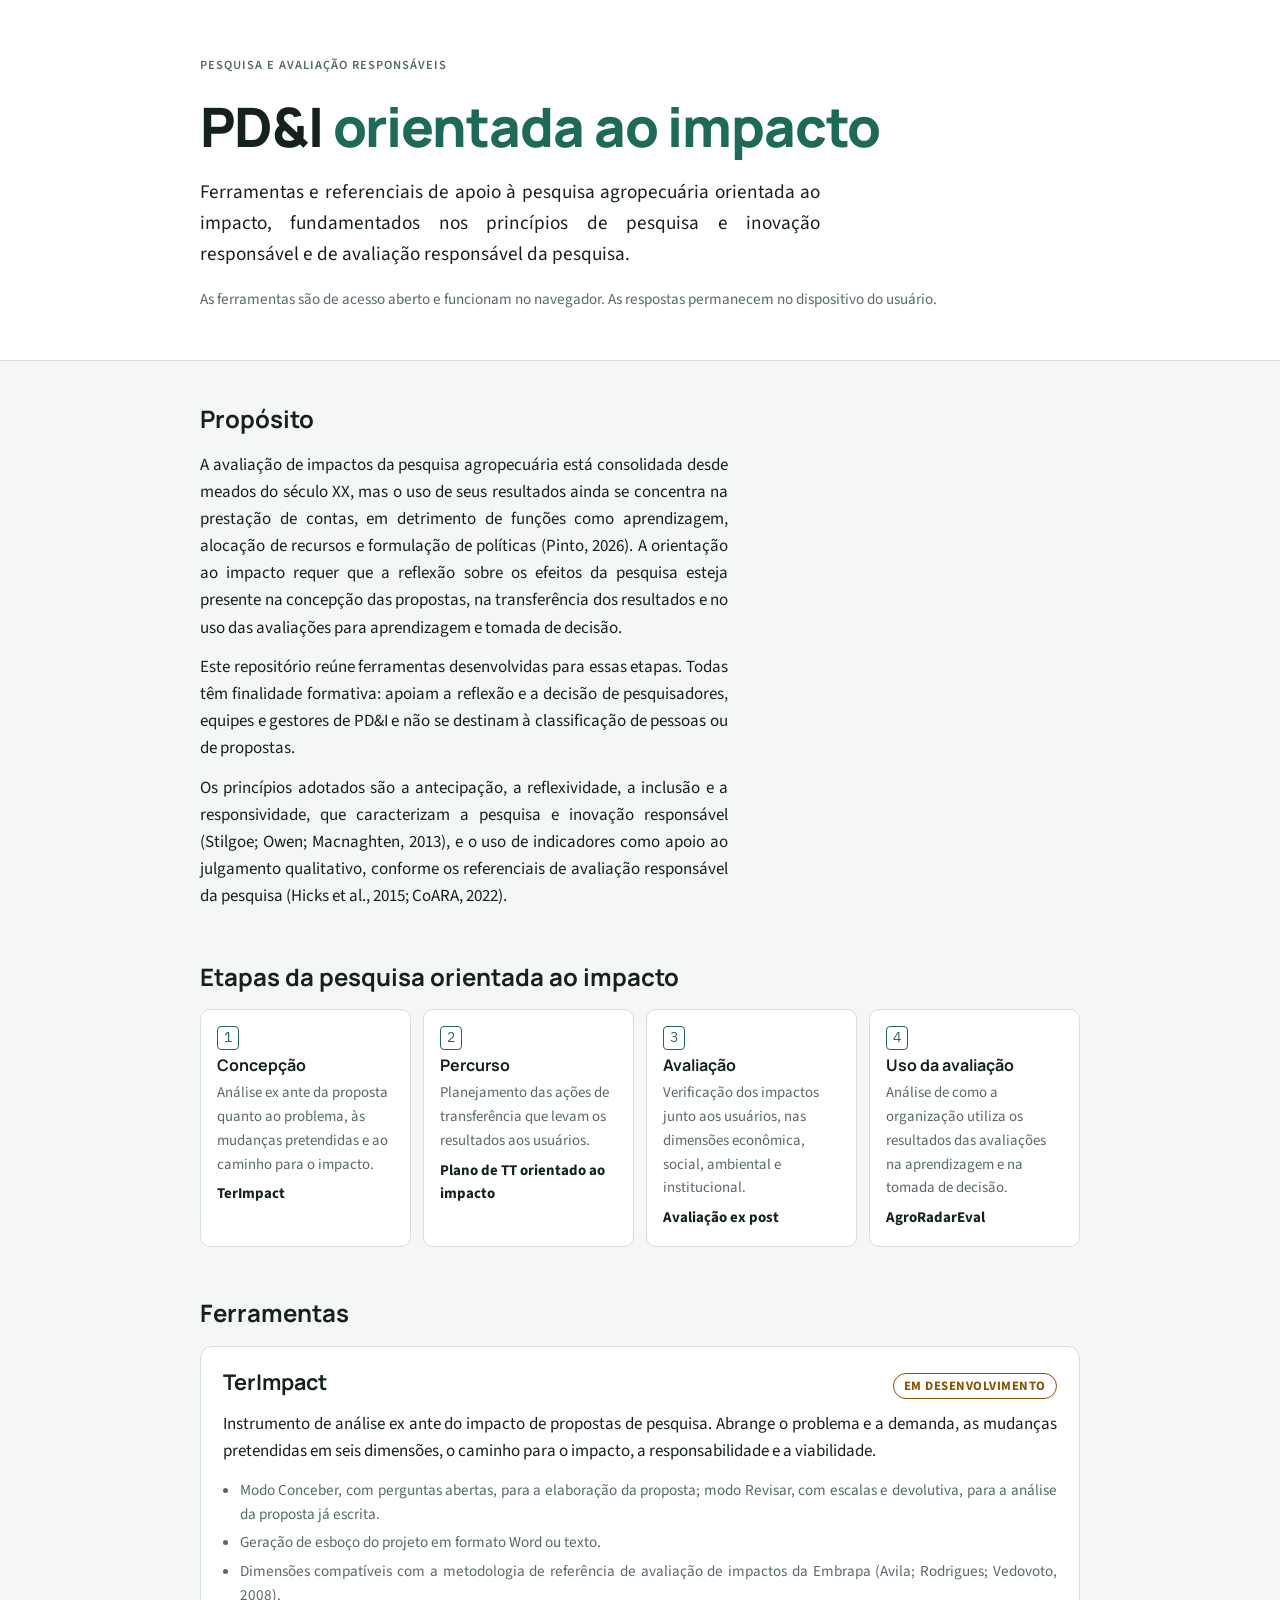
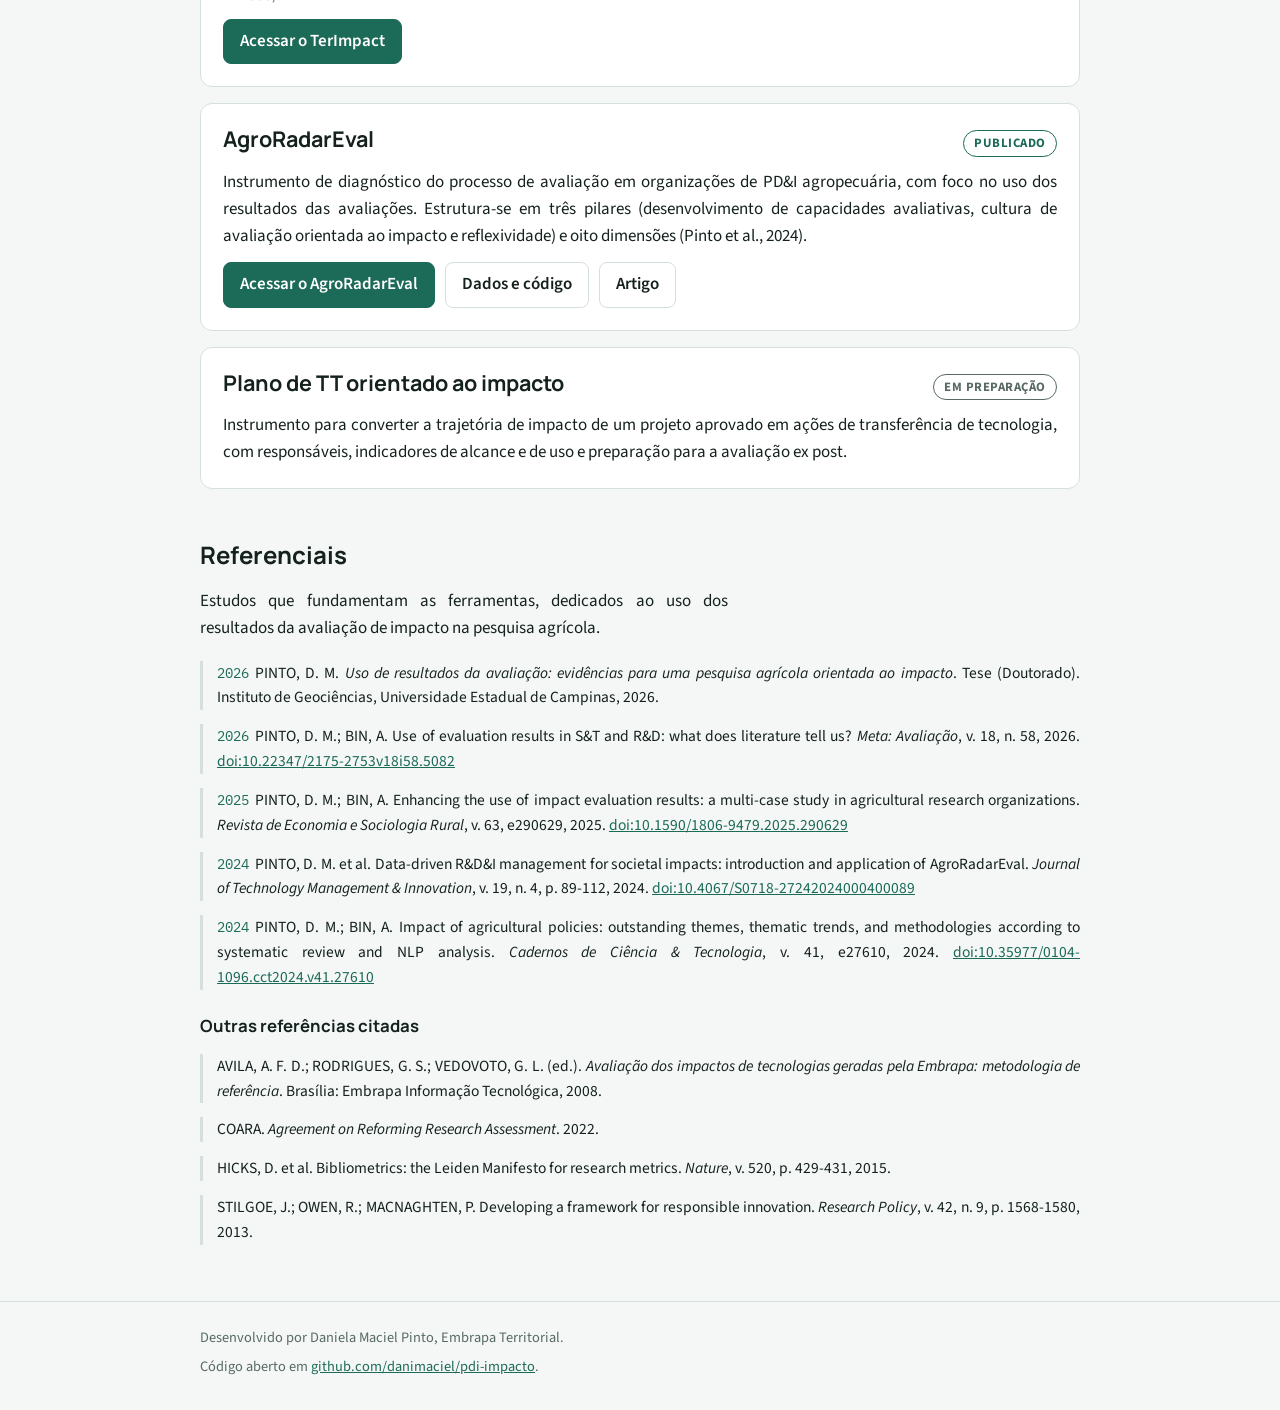
==== index.html @ 4b56624a "Título do site: PD&I orientada ao impacto Co-Authored-By: Claude Opus 5.5 <noreply@anthropic.com>" ====
<!doctype html>
<html lang="pt-BR">
<head>
<meta charset="utf-8">
<meta name="viewport" content="width=device-width, initial-scale=1, viewport-fit=cover">
<title>PD&amp;I orientada ao impacto</title>
<meta name="description" content="Ferramentas e referenciais para uma pesquisa agropecuária orientada ao impacto, com base em pesquisa e inovação responsável e em avaliação responsável da pesquisa.">
<link rel="preconnect" href="https://fonts.googleapis.com">
<link rel="preconnect" href="https://fonts.gstatic.com" crossorigin>
<link rel="stylesheet" href="https://fonts.googleapis.com/css2?family=IBM+Plex+Mono:wght@500&family=Manrope:wght@600;700;800&family=Source+Sans+3:wght@400;600;700&display=swap">
<style>
/* Layout: coluna de leitura com faixa de abertura, ciclo em quatro tempos e cartões das ferramentas. */
:root {
  --bg: #f4f7f5; --surface: #ffffff; --fg: #14211c; --muted: #586a63; --line: #d6e0db;
  --accent: #1c6a58; --accent-fg: #ffffff; --accent-soft: #e1efe9; --earth: #8a5300;
  --font-display: "Manrope", "Segoe UI", system-ui, sans-serif;
  --font-body: "Source Sans 3", "Segoe UI", system-ui, sans-serif;
  --font-mono: "IBM Plex Mono", ui-monospace, monospace;
}
@media (prefers-color-scheme: dark) {
  :root:not([data-theme="light"]) {
    --bg: #0e1412; --surface: #161f1c; --fg: #e3ebe7; --muted: #98a9a2; --line: #2a3632;
    --accent: #5dbfa3; --accent-fg: #08201a; --accent-soft: #1a2f28; --earth: #e3a64c; color-scheme: dark;
  }
}
:root[data-theme="dark"] {
  --bg: #0e1412; --surface: #161f1c; --fg: #e3ebe7; --muted: #98a9a2; --line: #2a3632;
  --accent: #5dbfa3; --accent-fg: #08201a; --accent-soft: #1a2f28; --earth: #e3a64c; color-scheme: dark;
}
* { box-sizing: border-box; }
html { padding-top: env(safe-area-inset-top, 0px); padding-bottom: env(safe-area-inset-bottom, 0px); }
body { margin: 0; background: var(--bg); color: var(--fg); font-family: var(--font-body); font-size: 17px; line-height: 1.6; }
h1, h2, h3 { font-family: var(--font-display); line-height: 1.2; text-wrap: balance; margin: 0; }
p { margin: 0; }
a { color: var(--accent); }
:focus-visible { outline: 3px solid var(--accent); outline-offset: 2px; }
.wrap { max-width: 920px; margin: 0 auto; padding-left: max(20px, env(safe-area-inset-left, 0px)); padding-right: max(20px, env(safe-area-inset-right, 0px)); }
.eyebrow { font-size: 0.78rem; text-transform: uppercase; letter-spacing: 0.08em; color: var(--muted); font-weight: 600; }

.hero { background: var(--surface); border-bottom: 1px solid var(--line); }
.hero .wrap { padding-block: 56px 48px; display: grid; gap: 18px; }
.hero h1 { font-size: clamp(2.2rem, 6vw, 3.4rem); font-weight: 800; letter-spacing: -0.02em; }
.hero h1 span { color: var(--accent); }
.hero .lead { font-size: 1.2rem; max-width: 62ch; }
.hero .meta { color: var(--muted); font-size: 0.95rem; }

main .wrap { padding-block: 44px 56px; display: grid; gap: 52px; }
section { display: grid; gap: 18px; }
section > h2 { font-size: 1.5rem; }
.prose { max-width: 66ch; display: grid; gap: 12px; }

.cycle { list-style: none; margin: 0; padding: 0; display: grid; grid-template-columns: repeat(auto-fit, minmax(190px, 1fr)); gap: 12px; counter-reset: c; }
.cycle li { background: var(--surface); border: 1px solid var(--line); border-radius: 10px; padding: 16px; display: grid; gap: 6px; align-content: start; counter-increment: c; min-width: 0; }
.cycle li::before { content: counter(c); font-family: var(--font-mono); font-size: 0.85rem; color: var(--accent); border: 1px solid var(--accent); border-radius: 4px; padding: 0 6px; justify-self: start; }
.cycle h3 { font-size: 1rem; }
.cycle p { font-size: 0.93rem; color: var(--muted); }
.cycle .tool { font-weight: 700; color: var(--fg); }

.tools { display: grid; gap: 16px; }
.tool-card { background: var(--surface); border: 1px solid var(--line); border-radius: 12px; padding: 22px; display: grid; gap: 12px; min-width: 0; }
.tool-head { display: flex; flex-wrap: wrap; align-items: baseline; justify-content: space-between; gap: 8px 16px; }
.tool-card h3 { font-size: 1.35rem; }
.status { font-size: 0.8rem; font-weight: 700; letter-spacing: 0.04em; text-transform: uppercase; padding: 2px 10px; border-radius: 999px; border: 1px solid currentColor; }
.status.dev { color: var(--earth); }
.status.ok { color: var(--accent); }
.status.soon { color: var(--muted); }
.tool-card ul { margin: 0; padding-left: 1.1em; display: grid; gap: 4px; color: var(--muted); font-size: 0.95rem; }
.actions { display: flex; flex-wrap: wrap; gap: 10px; }
.btn { display: inline-flex; align-items: center; min-height: 44px; padding: 8px 16px; border-radius: 8px; border: 1px solid var(--line); background: var(--surface); color: var(--fg); font-weight: 600; text-decoration: none; }
.btn:hover { border-color: var(--accent); }
.btn.primary { background: var(--accent); border-color: var(--accent); color: var(--accent-fg); }

.refs { list-style: none; margin: 0; padding: 0; display: grid; gap: 14px; }
.refs li { padding-left: 14px; border-left: 3px solid var(--line); font-size: 0.97rem; }
.refs .year { font-family: var(--font-mono); font-size: 0.85rem; color: var(--accent); margin-right: 6px; }
p, .refs li, .tool-card li { text-align: justify; hyphens: auto; }
.cycle p { text-align: left; }
.refs + h3 { font-size: 1.05rem; margin-top: 8px; }

footer { border-top: 1px solid var(--line); }
footer .wrap { padding-block: 24px 32px; color: var(--muted); font-size: 0.9rem; display: grid; gap: 6px; }
</style>
</head>
<body>
<header class="hero">
  <div class="wrap">
    <p class="eyebrow">Pesquisa e avaliação responsáveis</p>
    <h1>PD&amp;I <span>orientada ao impacto</span></h1>
    <p class="lead">Ferramentas e referenciais de apoio à pesquisa agropecuária orientada ao impacto, fundamentados nos princípios de pesquisa e inovação responsável e de avaliação responsável da pesquisa.</p>
    <p class="meta">As ferramentas são de acesso aberto e funcionam no navegador. As respostas permanecem no dispositivo do usuário.</p>
  </div>
</header>

<main>
  <div class="wrap">

    <section aria-labelledby="proposito">
      <h2 id="proposito">Propósito</h2>
      <div class="prose">
        <p>A avaliação de impactos da pesquisa agropecuária está consolidada desde meados do século XX, mas o uso de seus resultados ainda se concentra na prestação de contas, em detrimento de funções como aprendizagem, alocação de recursos e formulação de políticas (Pinto, 2026). A orientação ao impacto requer que a reflexão sobre os efeitos da pesquisa esteja presente na concepção das propostas, na transferência dos resultados e no uso das avaliações para aprendizagem e tomada de decisão.</p>
        <p>Este repositório reúne ferramentas desenvolvidas para essas etapas. Todas têm finalidade formativa: apoiam a reflexão e a decisão de pesquisadores, equipes e gestores de PD&amp;I e não se destinam à classificação de pessoas ou de propostas.</p>
        <p>Os princípios adotados são a antecipação, a reflexividade, a inclusão e a responsividade, que caracterizam a pesquisa e inovação responsável (Stilgoe; Owen; Macnaghten, 2013), e o uso de indicadores como apoio ao julgamento qualitativo, conforme os referenciais de avaliação responsável da pesquisa (Hicks et al., 2015; CoARA, 2022).</p>
      </div>
    </section>

    <section aria-labelledby="ciclo">
      <h2 id="ciclo">Etapas da pesquisa orientada ao impacto</h2>
      <ol class="cycle">
        <li><h3>Concepção</h3><p>Análise ex ante da proposta quanto ao problema, às mudanças pretendidas e ao caminho para o impacto.</p><p class="tool">TerImpact</p></li>
        <li><h3>Percurso</h3><p>Planejamento das ações de transferência que levam os resultados aos usuários.</p><p class="tool">Plano de TT orientado ao impacto</p></li>
        <li><h3>Avaliação</h3><p>Verificação dos impactos junto aos usuários, nas dimensões econômica, social, ambiental e institucional.</p><p class="tool">Avaliação ex post</p></li>
        <li><h3>Uso da avaliação</h3><p>Análise de como a organização utiliza os resultados das avaliações na aprendizagem e na tomada de decisão.</p><p class="tool">AgroRadarEval</p></li>
      </ol>
    </section>

    <section aria-labelledby="ferramentas">
      <h2 id="ferramentas">Ferramentas</h2>
      <div class="tools">

        <article class="tool-card">
          <div class="tool-head"><h3>TerImpact</h3><span class="status dev">Em desenvolvimento</span></div>
          <p>Instrumento de análise ex ante do impacto de propostas de pesquisa. Abrange o problema e a demanda, as mudanças pretendidas em seis dimensões, o caminho para o impacto, a responsabilidade e a viabilidade.</p>
          <ul>
            <li>Modo Conceber, com perguntas abertas, para a elaboração da proposta; modo Revisar, com escalas e devolutiva, para a análise da proposta já escrita.</li>
            <li>Geração de esboço do projeto em formato Word ou texto.</li>
            <li>Dimensões compatíveis com a metodologia de referência de avaliação de impactos da Embrapa (Avila; Rodrigues; Vedovoto, 2008).</li>
          </ul>
          <div class="actions">
            <a class="btn primary" href="terimpact/">Acessar o TerImpact</a>
          </div>
        </article>

        <article class="tool-card">
          <div class="tool-head"><h3>AgroRadarEval</h3><span class="status ok">Publicado</span></div>
          <p>Instrumento de diagnóstico do processo de avaliação em organizações de PD&amp;I agropecuária, com foco no uso dos resultados das avaliações. Estrutura-se em três pilares (desenvolvimento de capacidades avaliativas, cultura de avaliação orientada ao impacto e reflexividade) e oito dimensões (Pinto et al., 2024).</p>
          <div class="actions">
            <a class="btn primary" href="https://khi7yy-daniela-maciel0pinto.shinyapps.io/agroradareval_en/">Acessar o AgroRadarEval</a>
            <a class="btn" href="https://github.com/danimaciel/agroradareval">Dados e código</a>
            <a class="btn" href="https://doi.org/10.4067/S0718-27242024000400089">Artigo</a>
          </div>
        </article>

        <article class="tool-card">
          <div class="tool-head"><h3>Plano de TT orientado ao impacto</h3><span class="status soon">Em preparação</span></div>
          <p>Instrumento para converter a trajetória de impacto de um projeto aprovado em ações de transferência de tecnologia, com responsáveis, indicadores de alcance e de uso e preparação para a avaliação ex post.</p>
        </article>

      </div>
    </section>

    <section aria-labelledby="referenciais">
      <h2 id="referenciais">Referenciais</h2>
      <p class="prose">Estudos que fundamentam as ferramentas, dedicados ao uso dos resultados da avaliação de impacto na pesquisa agrícola.</p>
      <ul class="refs">
        <li><span class="year">2026</span>PINTO, D. M. <em>Uso de resultados da avaliação: evidências para uma pesquisa agrícola orientada ao impacto</em>. Tese (Doutorado). Instituto de Geociências, Universidade Estadual de Campinas, 2026.</li>
        <li><span class="year">2026</span>PINTO, D. M.; BIN, A. Use of evaluation results in S&amp;T and R&amp;D: what does literature tell us? <em>Meta: Avaliação</em>, v. 18, n. 58, 2026. <a href="https://doi.org/10.22347/2175-2753v18i58.5082">doi:10.22347/2175-2753v18i58.5082</a></li>
        <li><span class="year">2025</span>PINTO, D. M.; BIN, A. Enhancing the use of impact evaluation results: a multi-case study in agricultural research organizations. <em>Revista de Economia e Sociologia Rural</em>, v. 63, e290629, 2025. <a href="https://doi.org/10.1590/1806-9479.2025.290629">doi:10.1590/1806-9479.2025.290629</a></li>
        <li><span class="year">2024</span>PINTO, D. M. et al. Data-driven R&amp;D&amp;I management for societal impacts: introduction and application of AgroRadarEval. <em>Journal of Technology Management &amp; Innovation</em>, v. 19, n. 4, p. 89-112, 2024. <a href="https://doi.org/10.4067/S0718-27242024000400089">doi:10.4067/S0718-27242024000400089</a></li>
        <li><span class="year">2024</span>PINTO, D. M.; BIN, A. Impact of agricultural policies: outstanding themes, thematic trends, and methodologies according to systematic review and NLP analysis. <em>Cadernos de Ciência &amp; Tecnologia</em>, v. 41, e27610, 2024. <a href="https://doi.org/10.35977/0104-1096.cct2024.v41.27610">doi:10.35977/0104-1096.cct2024.v41.27610</a></li>
      </ul>
      <h3>Outras referências citadas</h3>
      <ul class="refs">
        <li>AVILA, A. F. D.; RODRIGUES, G. S.; VEDOVOTO, G. L. (ed.). <em>Avaliação dos impactos de tecnologias geradas pela Embrapa: metodologia de referência</em>. Brasília: Embrapa Informação Tecnológica, 2008.</li>
        <li>COARA. <em>Agreement on Reforming Research Assessment</em>. 2022.</li>
        <li>HICKS, D. et al. Bibliometrics: the Leiden Manifesto for research metrics. <em>Nature</em>, v. 520, p. 429-431, 2015.</li>
        <li>STILGOE, J.; OWEN, R.; MACNAGHTEN, P. Developing a framework for responsible innovation. <em>Research Policy</em>, v. 42, n. 9, p. 1568-1580, 2013.</li>
      </ul>
    </section>

  </div>
</main>

<footer>
  <div class="wrap">
    <p>Desenvolvido por Daniela Maciel Pinto, Embrapa Territorial.</p>
    <p>Código aberto em <a href="https://github.com/danimaciel/pdi-impacto">github.com/danimaciel/pdi-impacto</a>.</p>
  </div>
</footer>
</body>
</html>
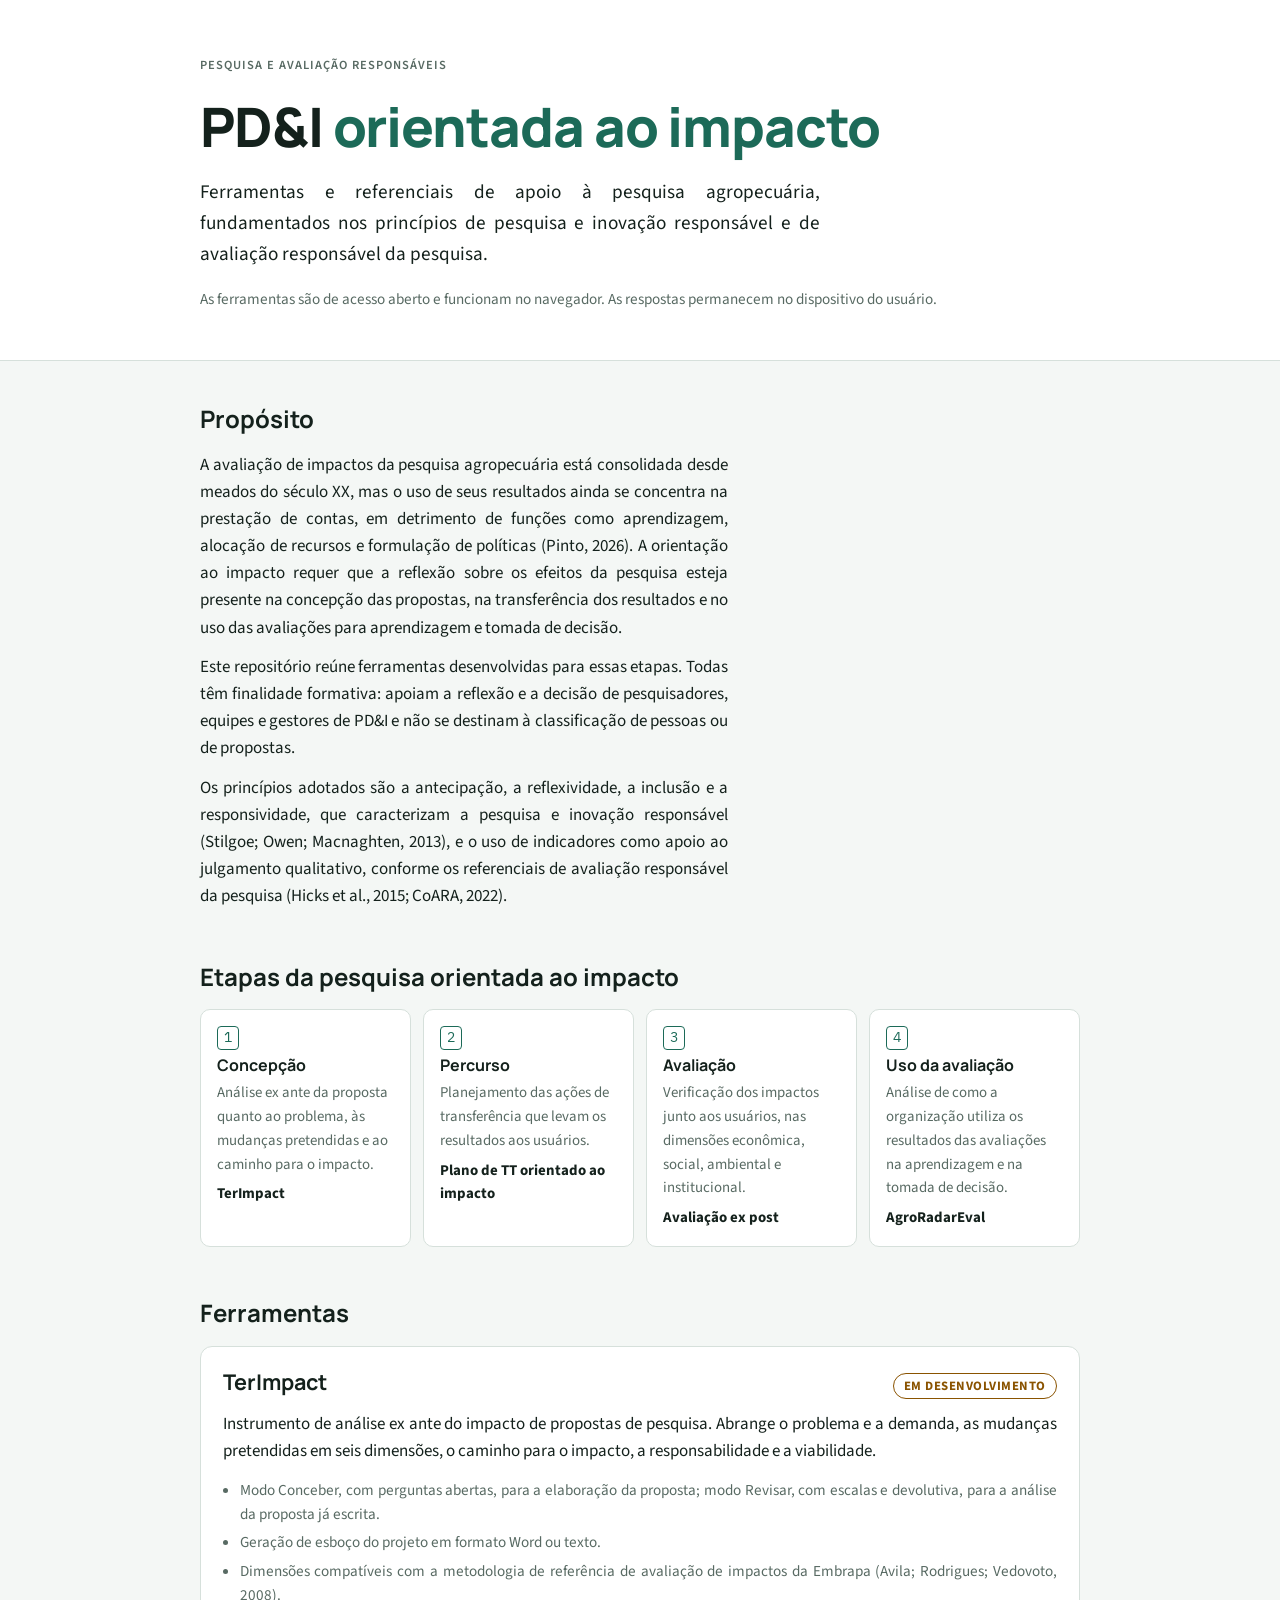
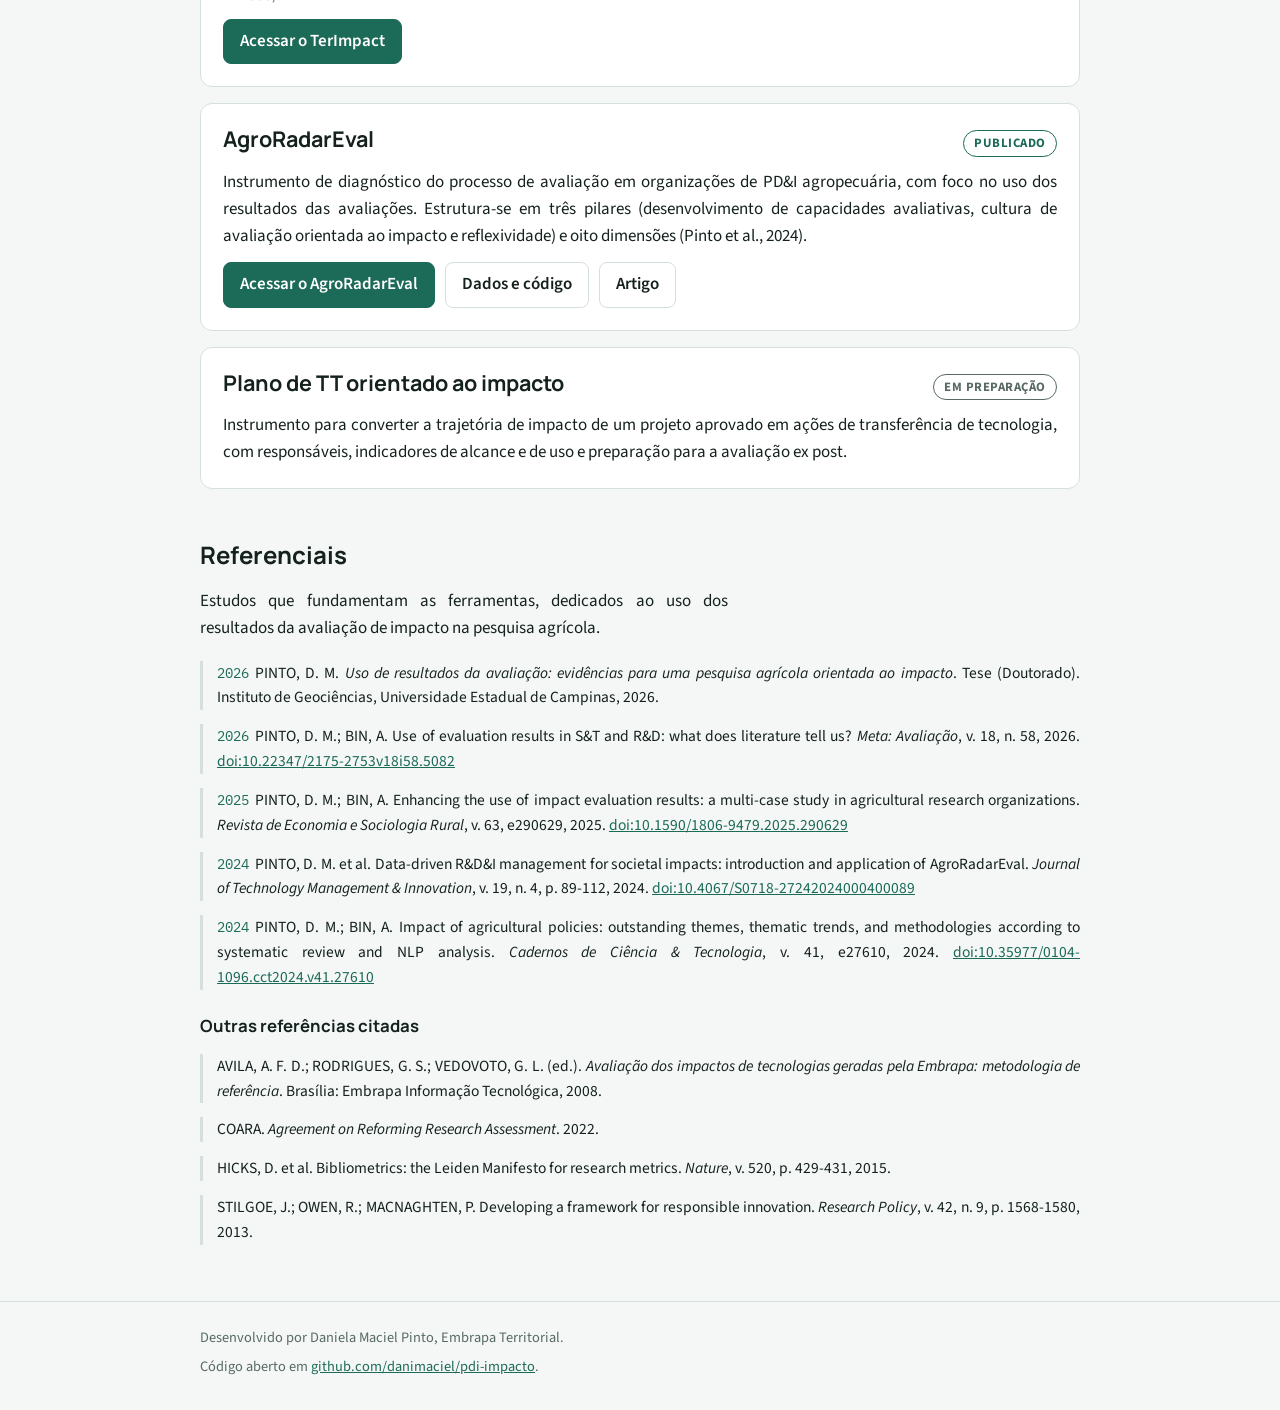
==== commit 46108b87: "Evita repetição entre título e subtítulo Co-Authored-By: Claude Opus 5.5 <noreply@anthropic.com>" ====
--- a/index.html
+++ b/index.html
@@ -86,7 +86,7 @@
   <div class="wrap">
     <p class="eyebrow">Pesquisa e avaliação responsáveis</p>
     <h1>PD&amp;I <span>orientada ao impacto</span></h1>
-    <p class="lead">Ferramentas e referenciais de apoio à pesquisa agropecuária orientada ao impacto, fundamentados nos princípios de pesquisa e inovação responsável e de avaliação responsável da pesquisa.</p>
+    <p class="lead">Ferramentas e referenciais de apoio à pesquisa agropecuária, fundamentados nos princípios de pesquisa e inovação responsável e de avaliação responsável da pesquisa.</p>
     <p class="meta">As ferramentas são de acesso aberto e funcionam no navegador. As respostas permanecem no dispositivo do usuário.</p>
   </div>
 </header>
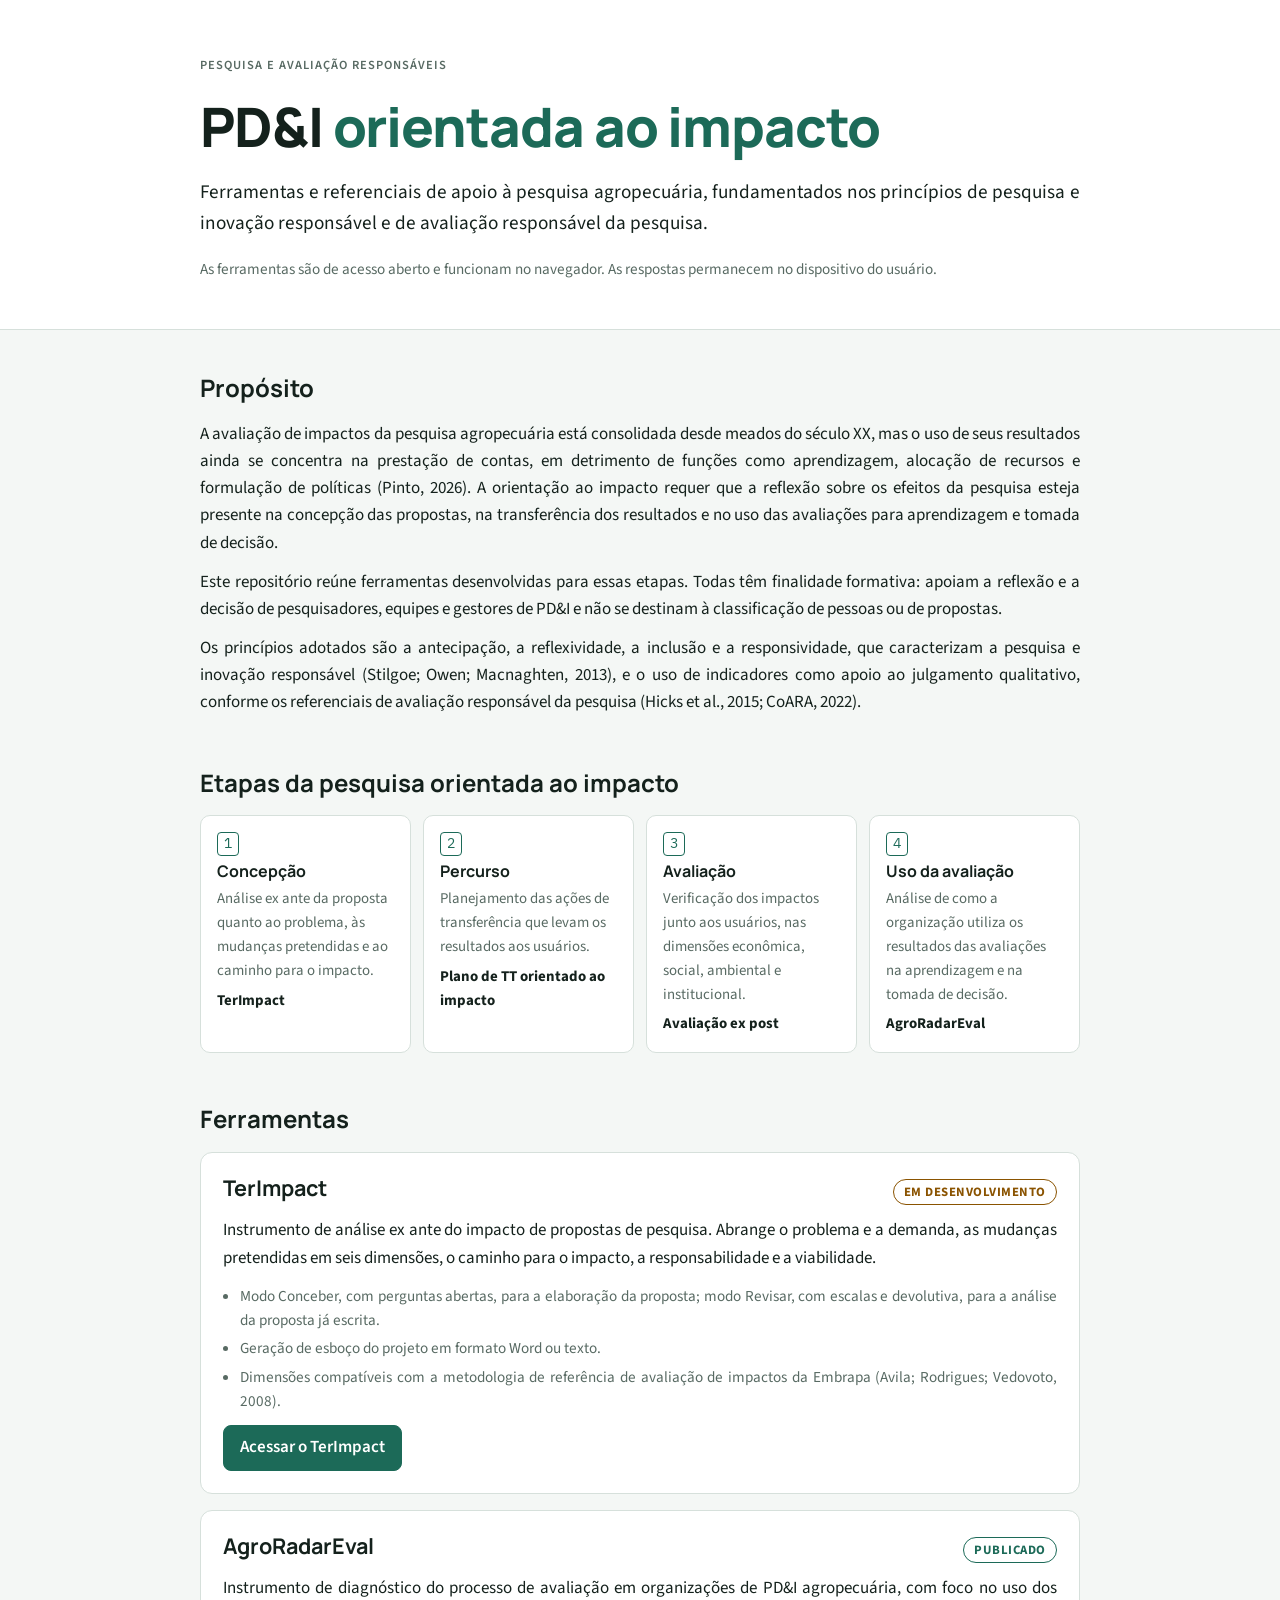
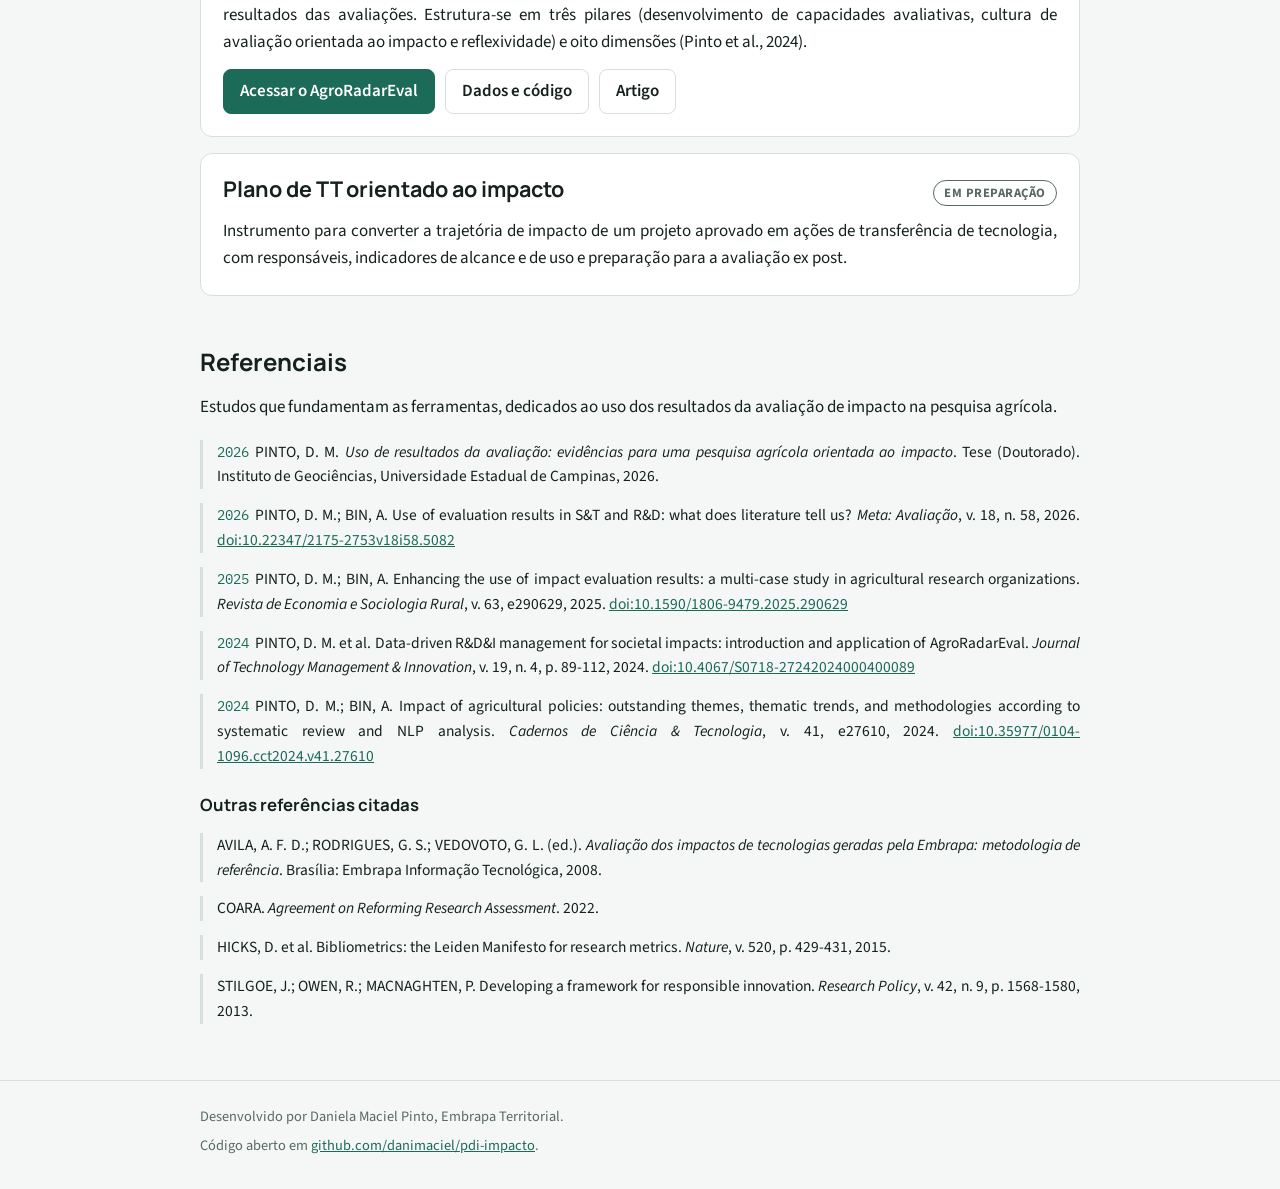
==== commit b9555c5a: "Texto ocupa toda a largura do bloco, alinhado aos cartões Co-Authored-By: Claude Opus 5.5 <noreply@a" ====
--- a/index.html
+++ b/index.html
@@ -41,15 +41,17 @@
 .hero .wrap { padding-block: 56px 48px; display: grid; gap: 18px; }
 .hero h1 { font-size: clamp(2.2rem, 6vw, 3.4rem); font-weight: 800; letter-spacing: -0.02em; }
 .hero h1 span { color: var(--accent); }
-.hero .lead { font-size: 1.2rem; max-width: 62ch; }
+.hero .lead { font-size: 1.2rem; }
 .hero .meta { color: var(--muted); font-size: 0.95rem; }
 
 main .wrap { padding-block: 44px 56px; display: grid; gap: 52px; }
 section { display: grid; gap: 18px; }
 section > h2 { font-size: 1.5rem; }
-.prose { max-width: 66ch; display: grid; gap: 12px; }
+.prose { display: grid; gap: 12px; }
 
-.cycle { list-style: none; margin: 0; padding: 0; display: grid; grid-template-columns: repeat(auto-fit, minmax(190px, 1fr)); gap: 12px; counter-reset: c; }
+.cycle { list-style: none; margin: 0; padding: 0; display: grid; grid-template-columns: repeat(4, minmax(0, 1fr)); gap: 12px; counter-reset: c; }
+@media (max-width: 760px) { .cycle { grid-template-columns: repeat(2, minmax(0, 1fr)); } }
+@media (max-width: 440px) { .cycle { grid-template-columns: 1fr; } }
 .cycle li { background: var(--surface); border: 1px solid var(--line); border-radius: 10px; padding: 16px; display: grid; gap: 6px; align-content: start; counter-increment: c; min-width: 0; }
 .cycle li::before { content: counter(c); font-family: var(--font-mono); font-size: 0.85rem; color: var(--accent); border: 1px solid var(--accent); border-radius: 4px; padding: 0 6px; justify-self: start; }
 .cycle h3 { font-size: 1rem; }
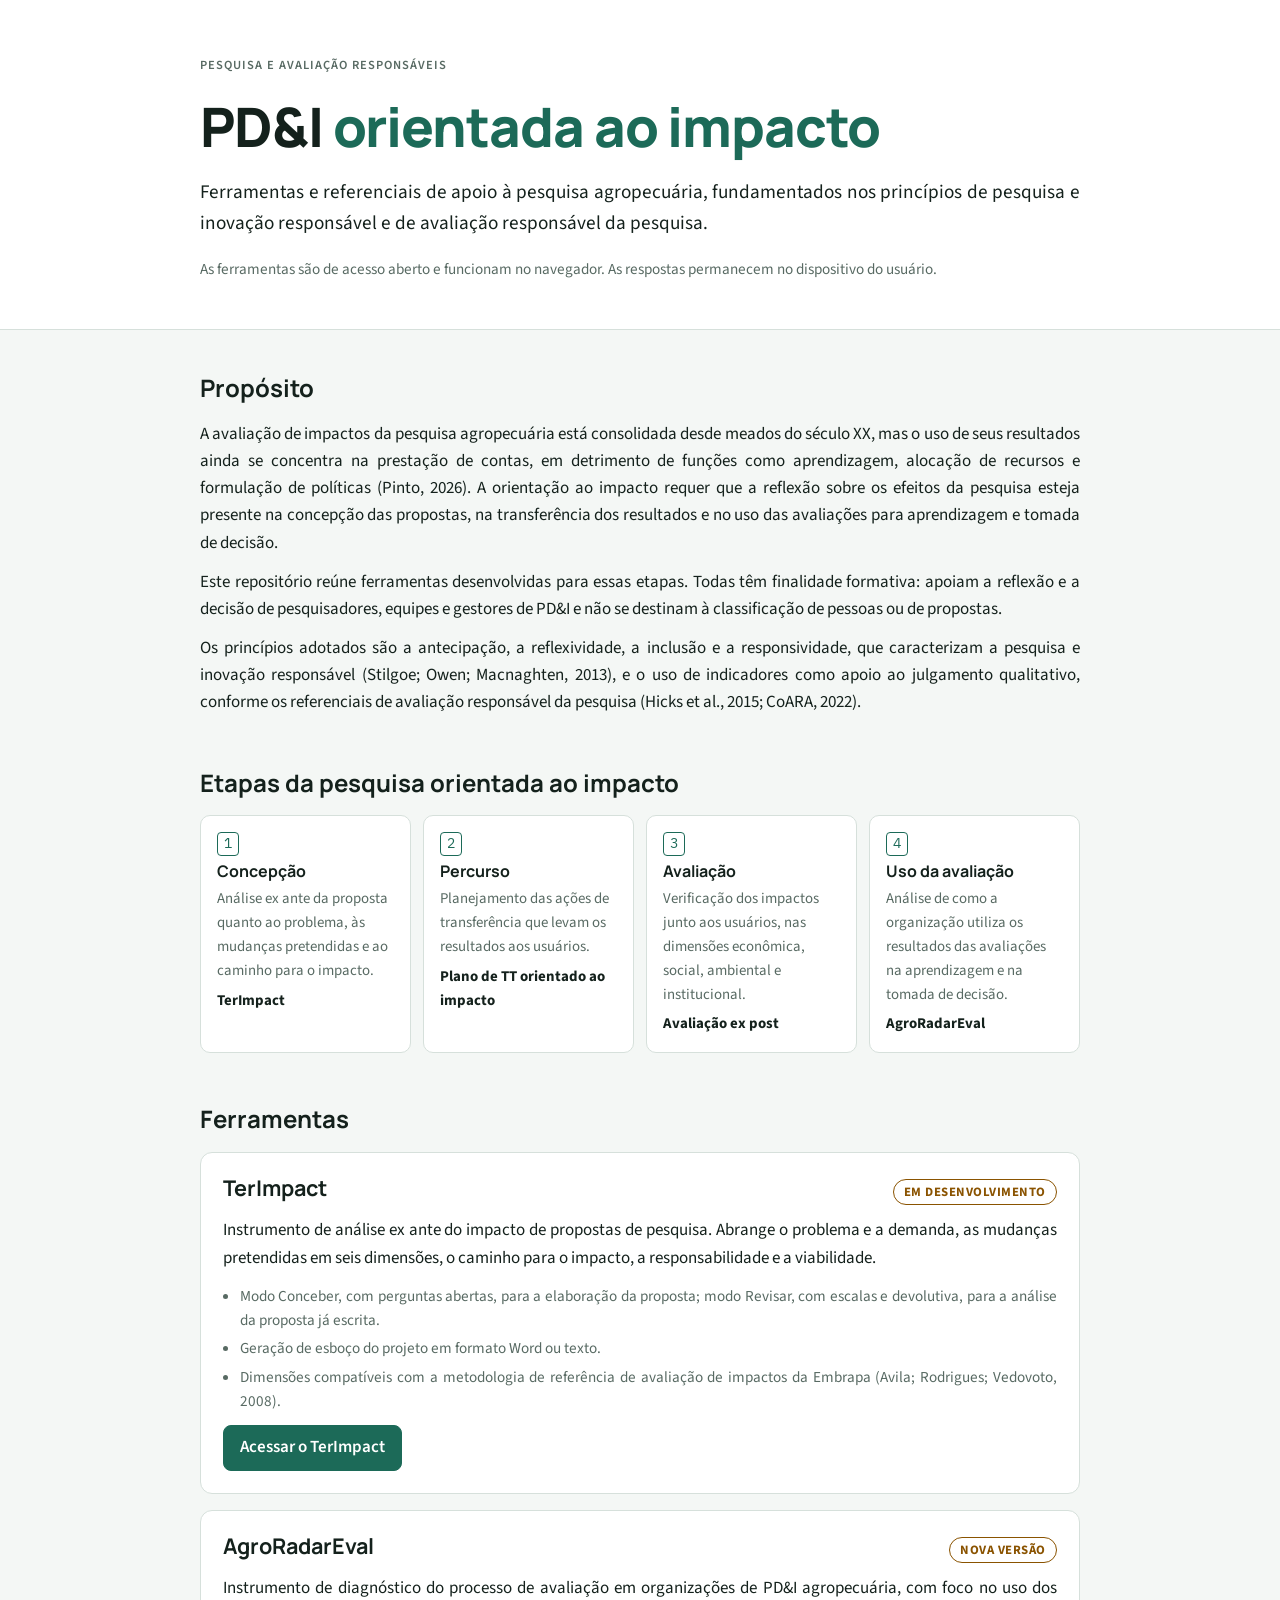
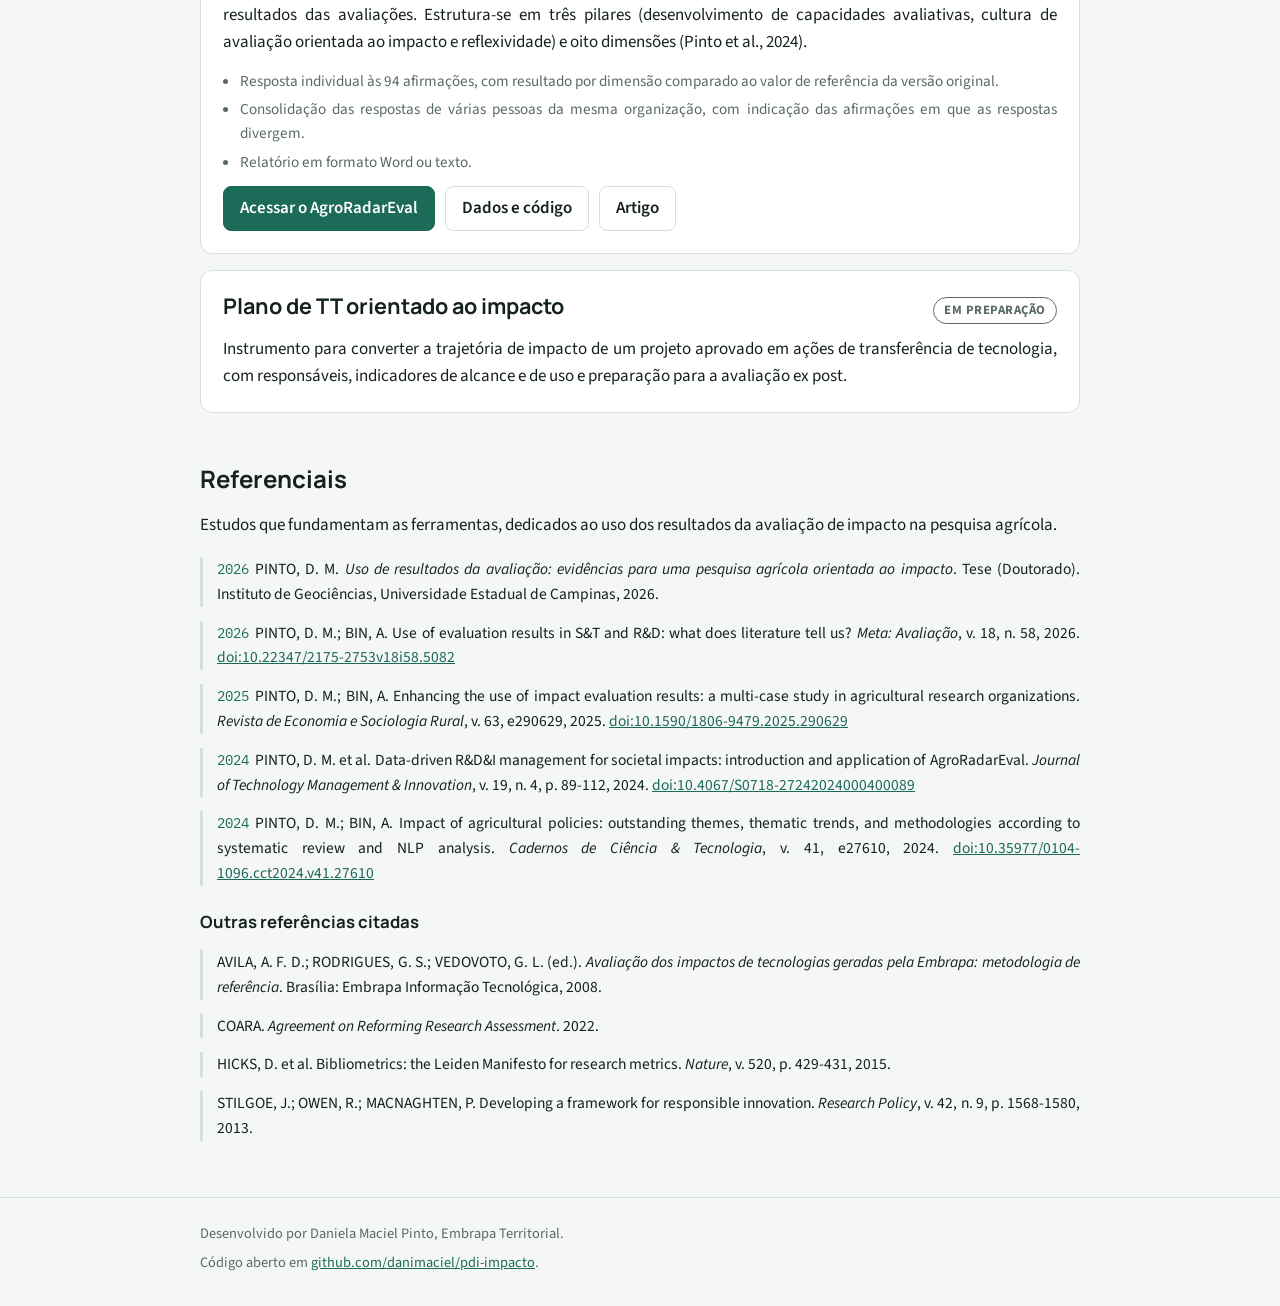
==== commit fb04efe7: "AgroRadarEval: nova versão no navegador Reconstrução do AgroRadarEval sem dependência do shinyapps e" ====
--- a/index.html
+++ b/index.html
@@ -133,10 +133,15 @@
         </article>
 
         <article class="tool-card">
-          <div class="tool-head"><h3>AgroRadarEval</h3><span class="status ok">Publicado</span></div>
+          <div class="tool-head"><h3>AgroRadarEval</h3><span class="status dev">Nova versão</span></div>
           <p>Instrumento de diagnóstico do processo de avaliação em organizações de PD&amp;I agropecuária, com foco no uso dos resultados das avaliações. Estrutura-se em três pilares (desenvolvimento de capacidades avaliativas, cultura de avaliação orientada ao impacto e reflexividade) e oito dimensões (Pinto et al., 2024).</p>
+          <ul>
+            <li>Resposta individual às 94 afirmações, com resultado por dimensão comparado ao valor de referência da versão original.</li>
+            <li>Consolidação das respostas de várias pessoas da mesma organização, com indicação das afirmações em que as respostas divergem.</li>
+            <li>Relatório em formato Word ou texto.</li>
+          </ul>
           <div class="actions">
-            <a class="btn primary" href="https://khi7yy-daniela-maciel0pinto.shinyapps.io/agroradareval_en/">Acessar o AgroRadarEval</a>
+            <a class="btn primary" href="agroradareval/">Acessar o AgroRadarEval</a>
             <a class="btn" href="https://github.com/danimaciel/agroradareval">Dados e código</a>
             <a class="btn" href="https://doi.org/10.4067/S0718-27242024000400089">Artigo</a>
           </div>
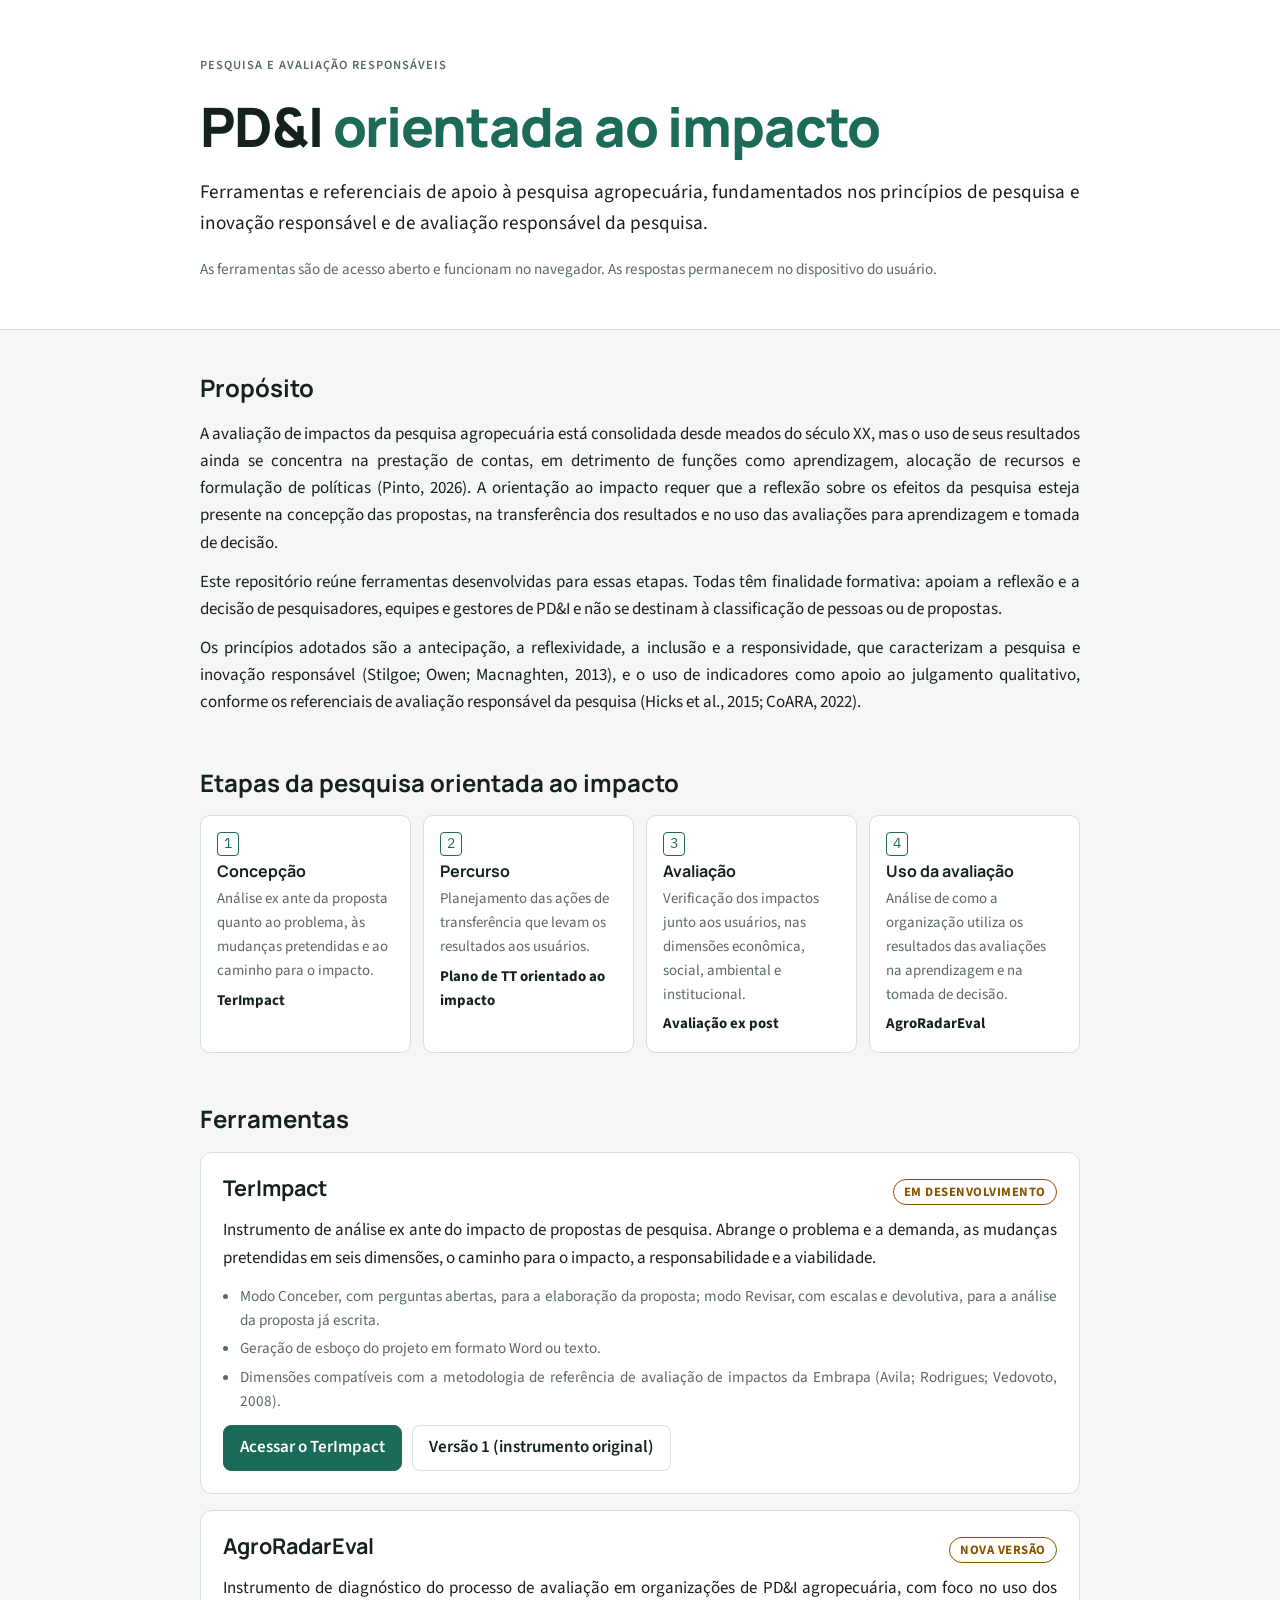
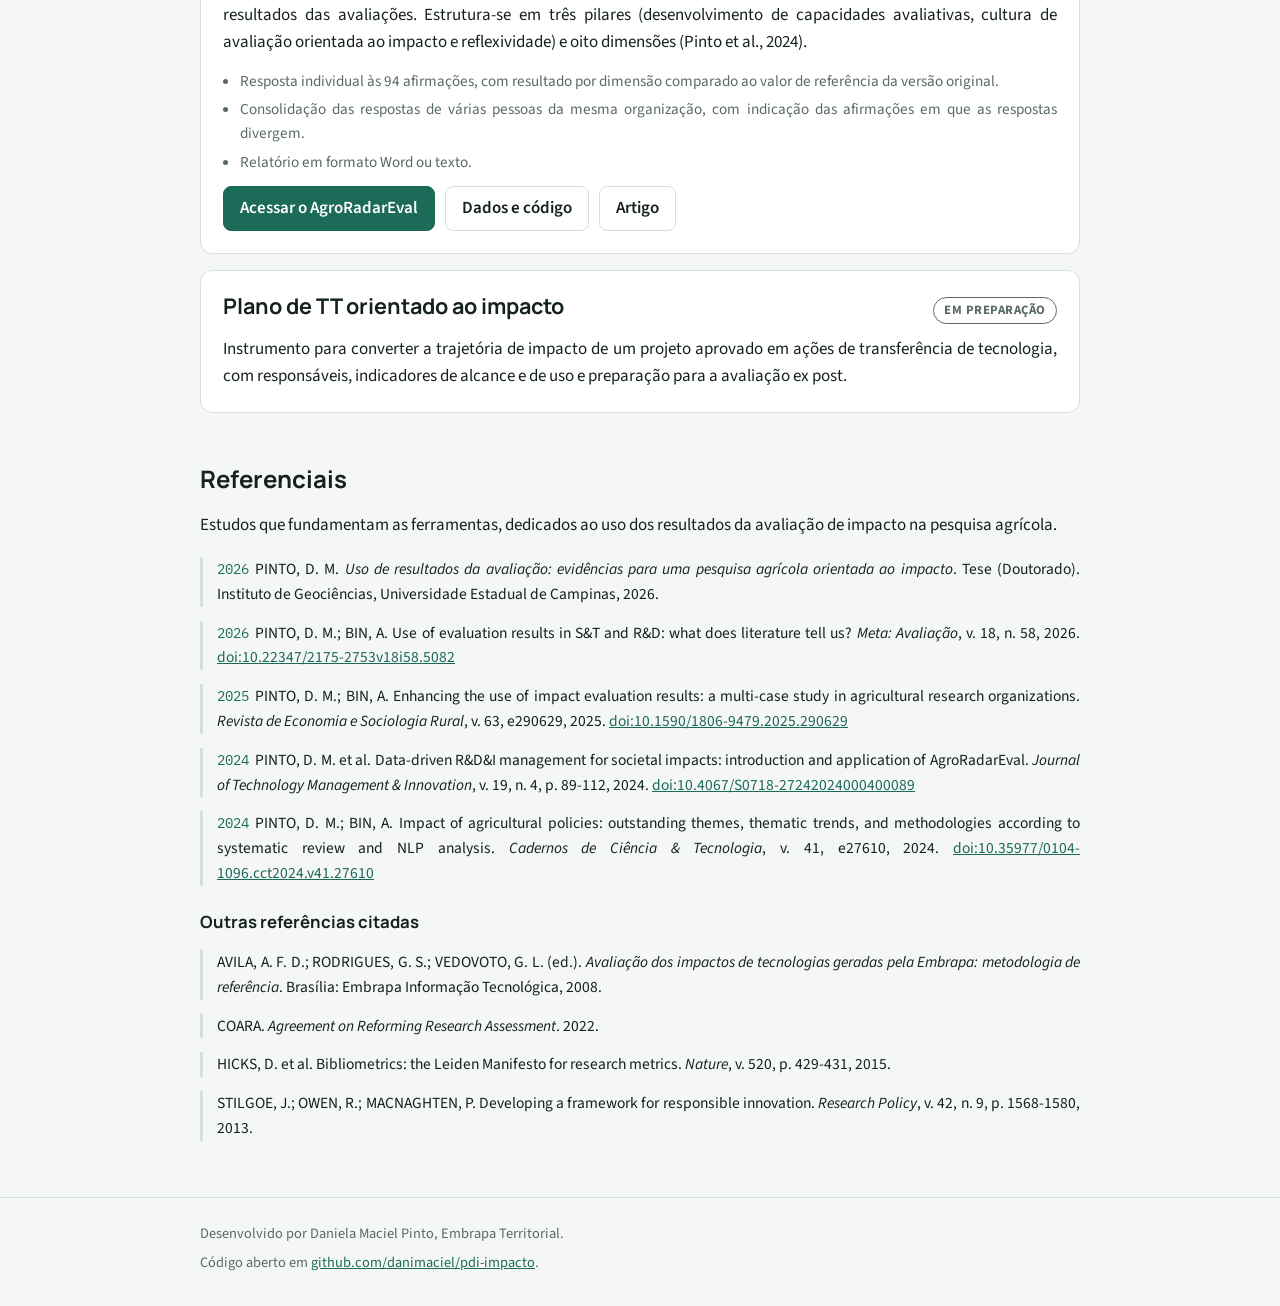
==== commit 251e51ab: "TerImpact versão 1 disponível em terimpact/v1/ Versão original, derivada da planilha, restaurada da " ====
--- a/index.html
+++ b/index.html
@@ -129,6 +129,7 @@
           </ul>
           <div class="actions">
             <a class="btn primary" href="terimpact/">Acessar o TerImpact</a>
+            <a class="btn" href="terimpact/v1/">Versão 1 (instrumento original)</a>
           </div>
         </article>
 
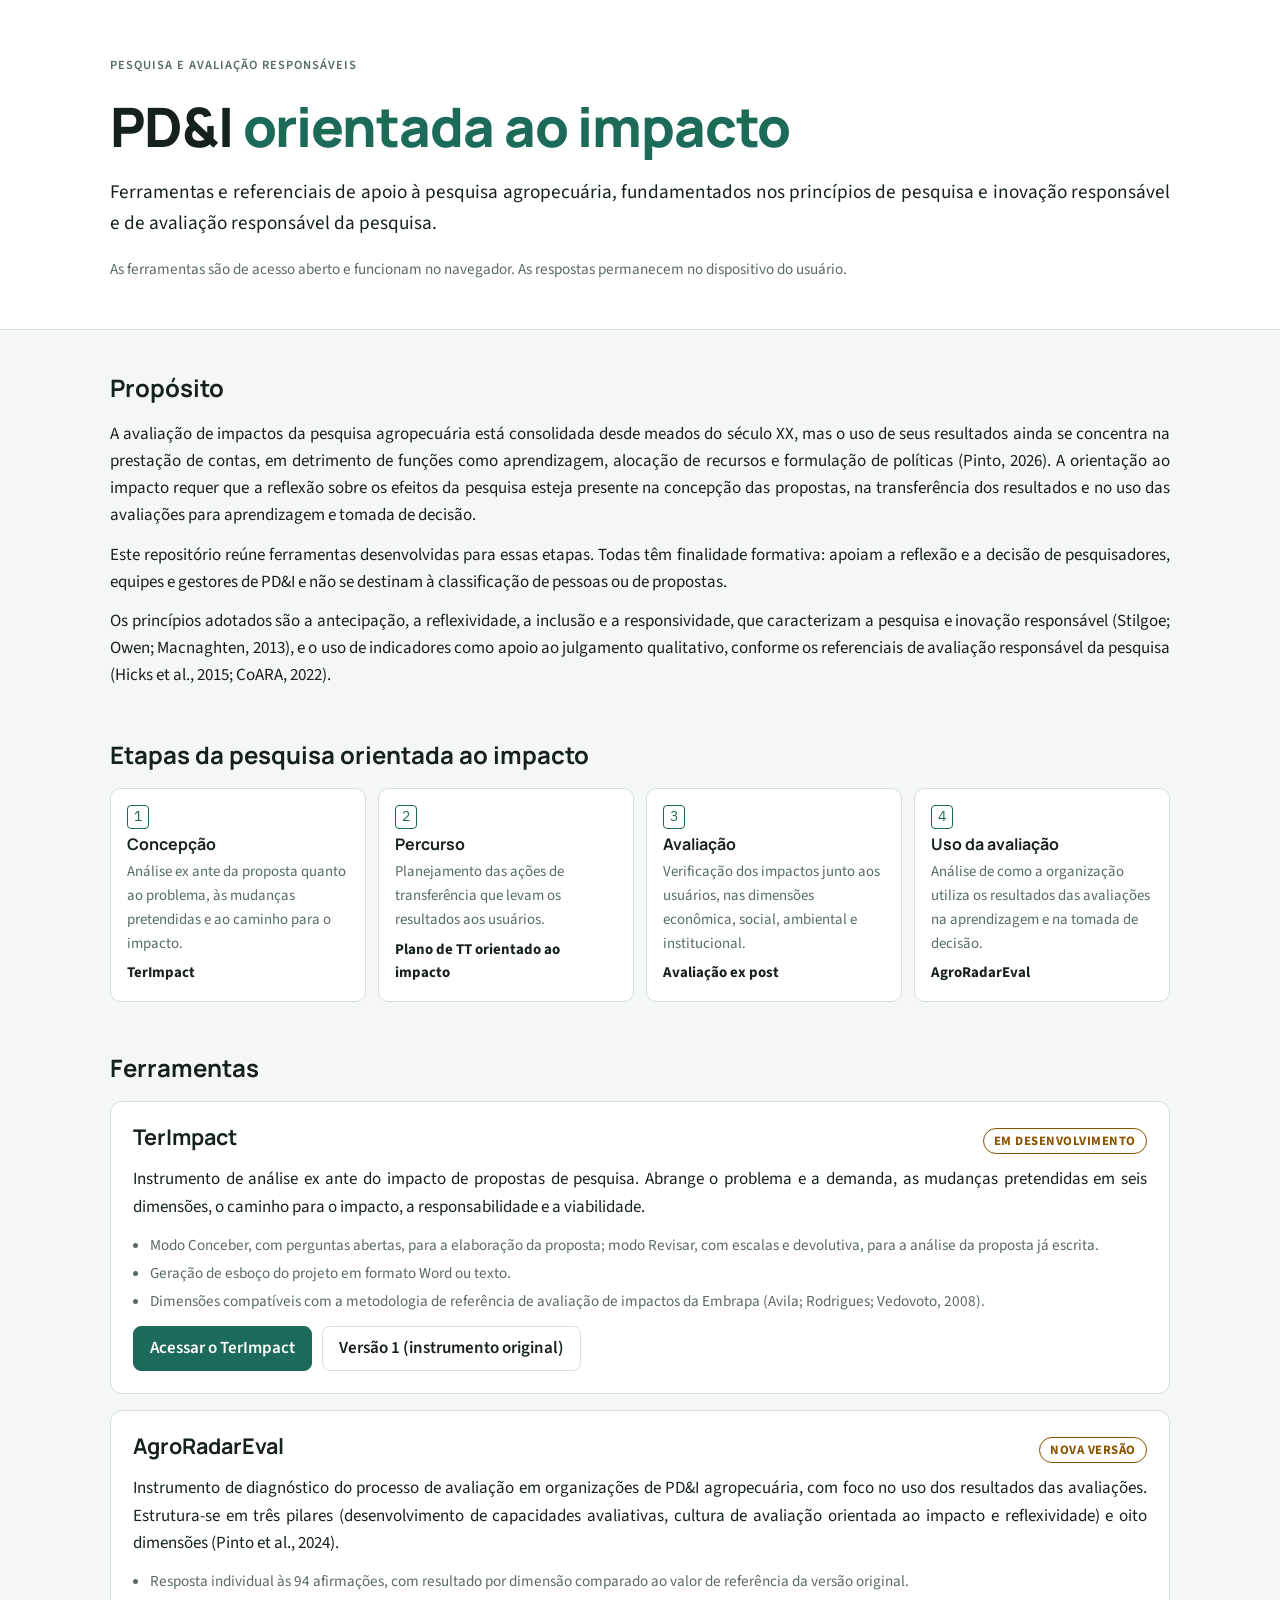
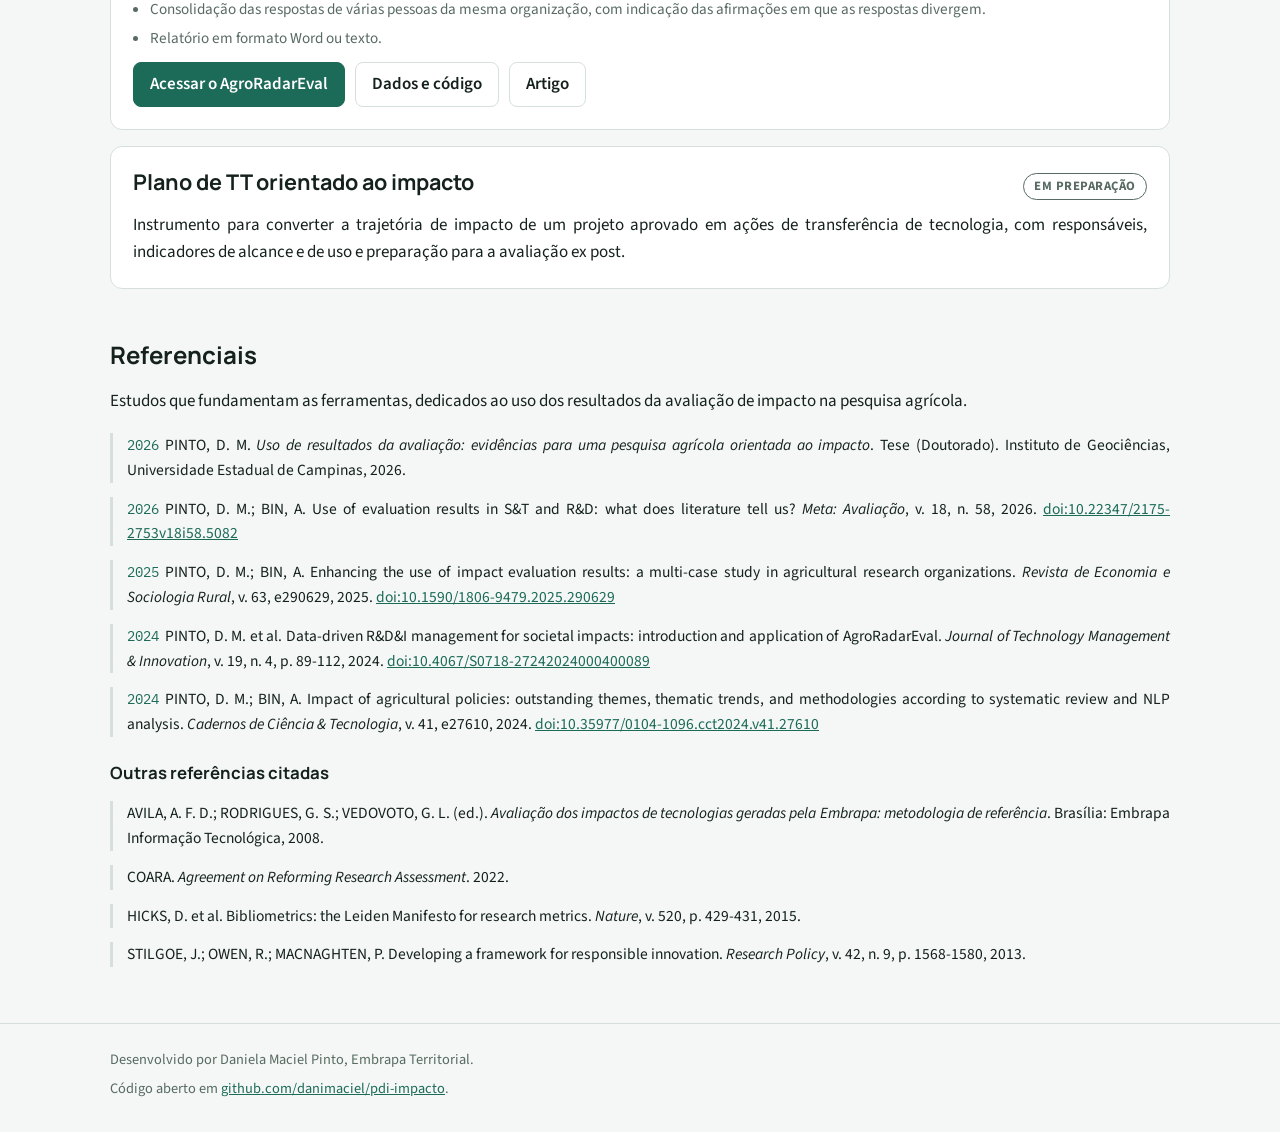
==== commit 6d430f86: "Área de conteúdo ampliada para 1.100 px Página de abertura, TerImpact (versões 1 e 2) e AgroRadarEva" ====
--- a/index.html
+++ b/index.html
@@ -34,7 +34,7 @@
 p { margin: 0; }
 a { color: var(--accent); }
 :focus-visible { outline: 3px solid var(--accent); outline-offset: 2px; }
-.wrap { max-width: 920px; margin: 0 auto; padding-left: max(20px, env(safe-area-inset-left, 0px)); padding-right: max(20px, env(safe-area-inset-right, 0px)); }
+.wrap { max-width: 1100px; margin: 0 auto; padding-left: max(20px, env(safe-area-inset-left, 0px)); padding-right: max(20px, env(safe-area-inset-right, 0px)); }
 .eyebrow { font-size: 0.78rem; text-transform: uppercase; letter-spacing: 0.08em; color: var(--muted); font-weight: 600; }
 
 .hero { background: var(--surface); border-bottom: 1px solid var(--line); }
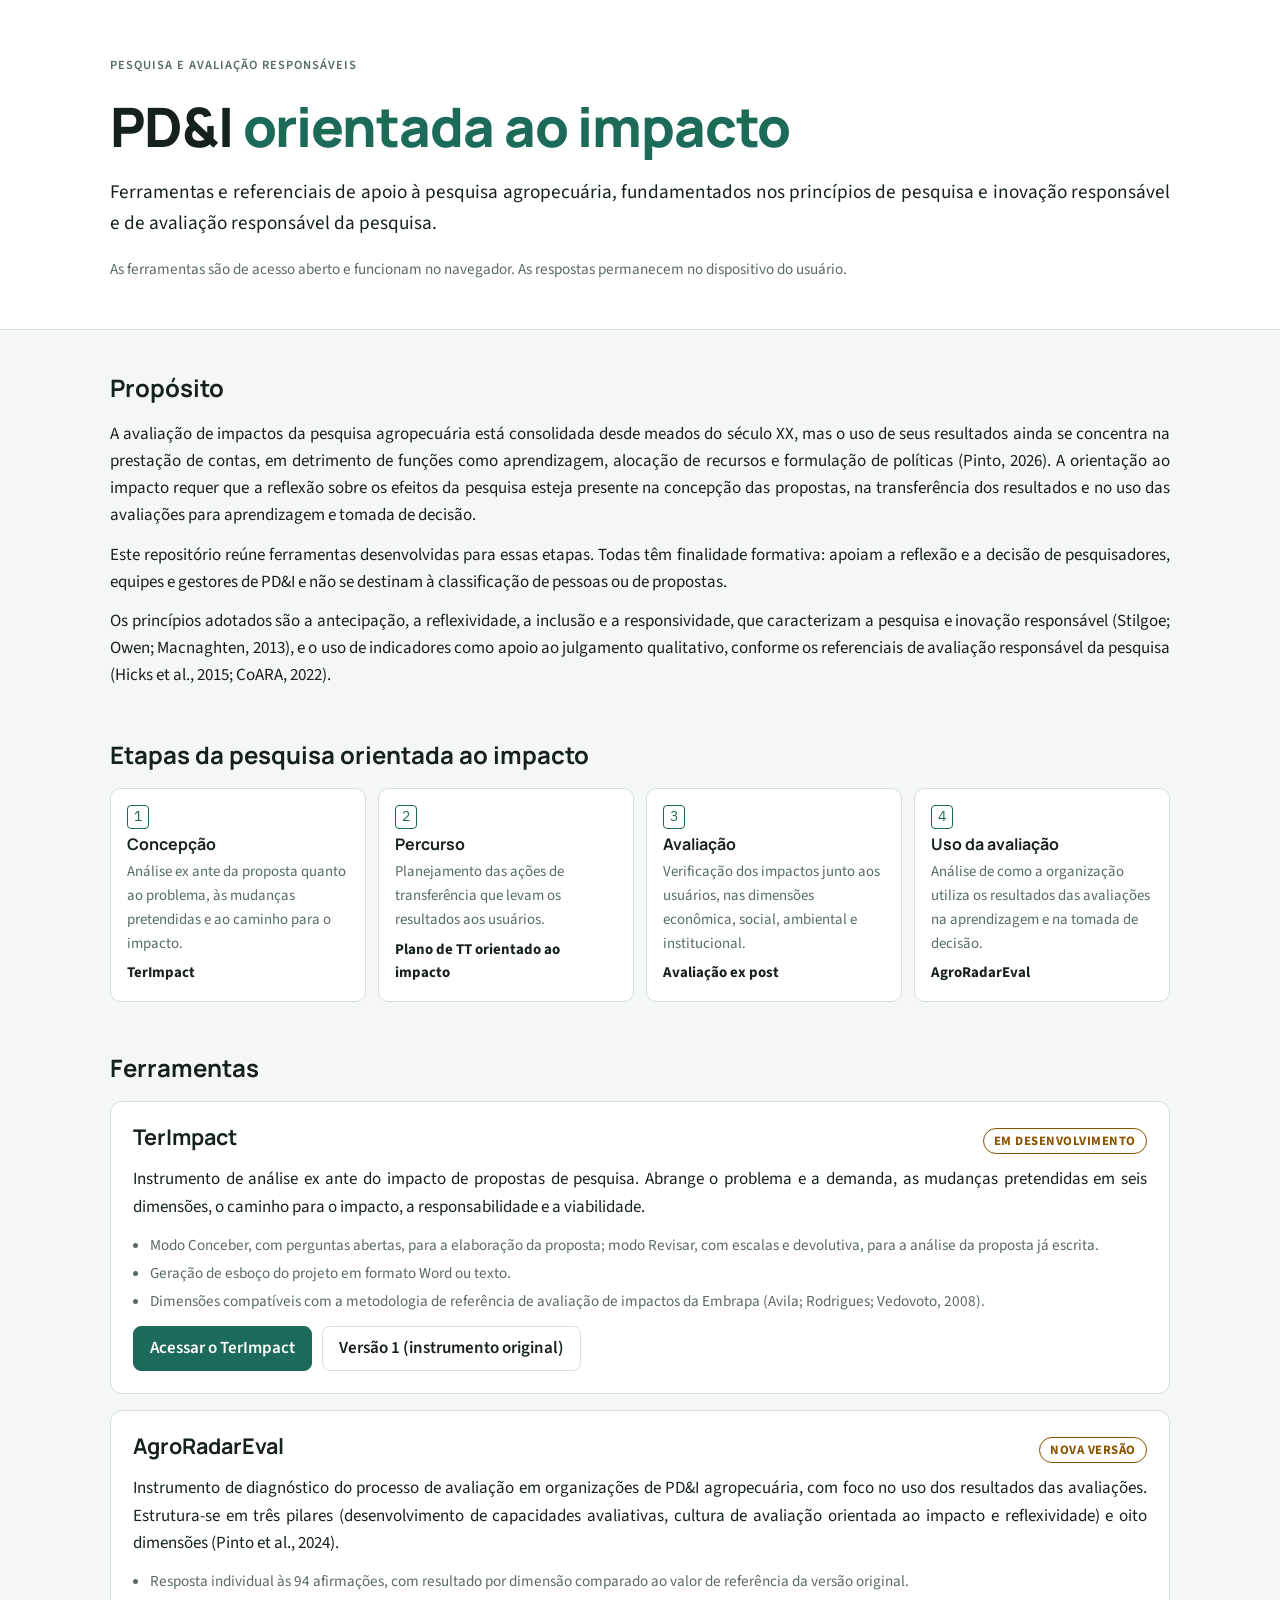
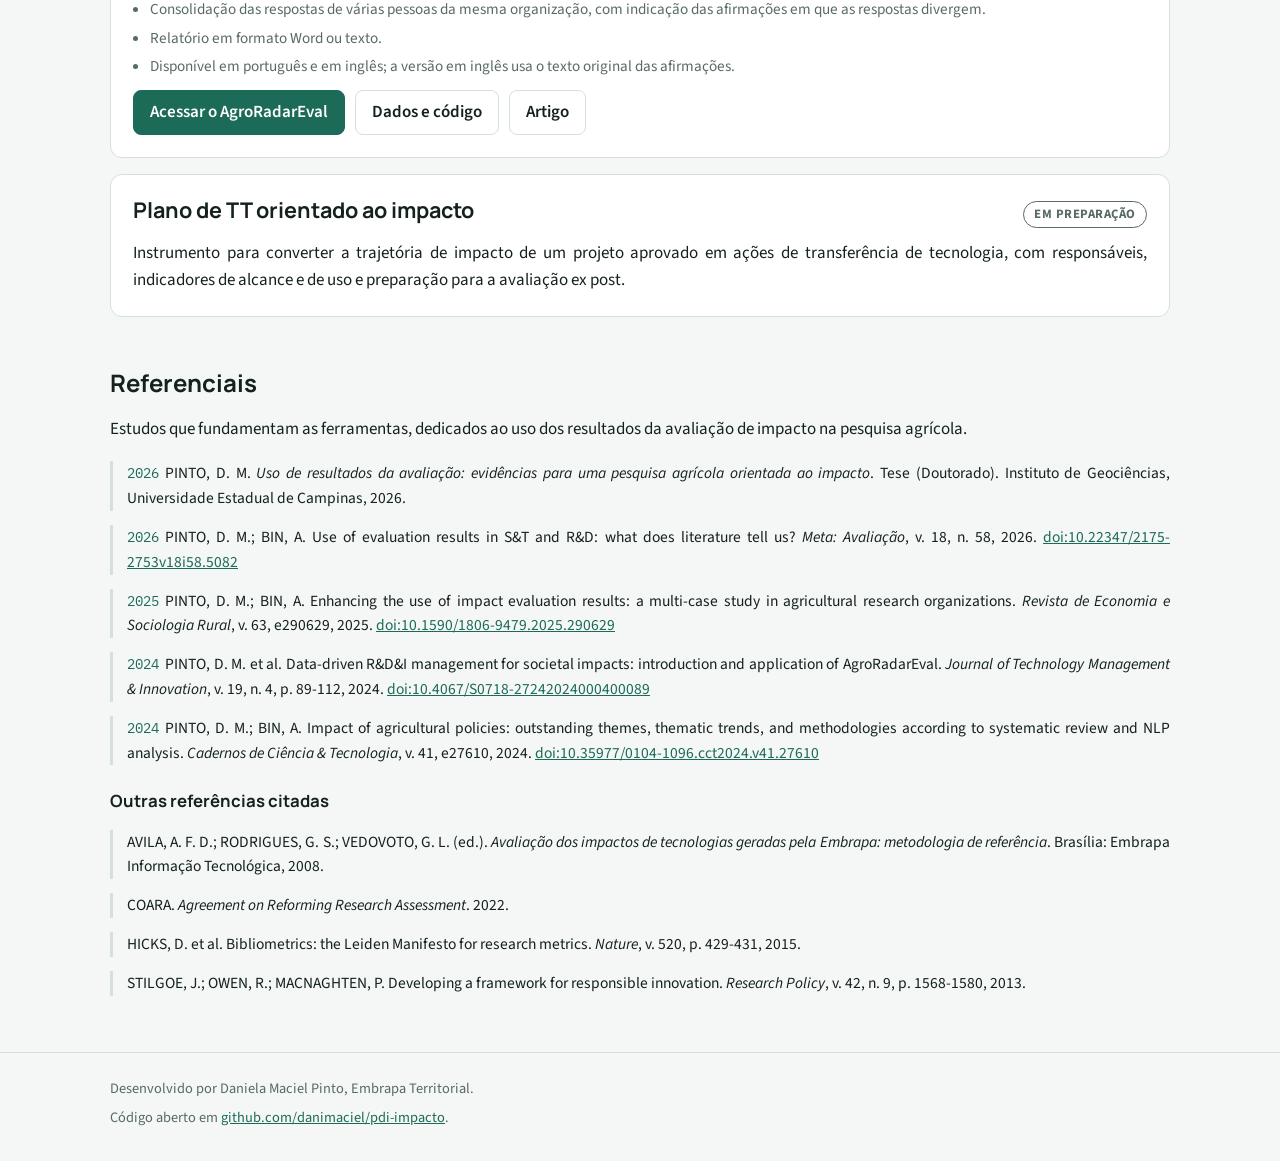
==== commit 18ffa58a: "AgroRadarEval em inglês Seletor de idioma (português e inglês), com afirmações no texto original, de" ====
--- a/index.html
+++ b/index.html
@@ -140,6 +140,7 @@
             <li>Resposta individual às 94 afirmações, com resultado por dimensão comparado ao valor de referência da versão original.</li>
             <li>Consolidação das respostas de várias pessoas da mesma organização, com indicação das afirmações em que as respostas divergem.</li>
             <li>Relatório em formato Word ou texto.</li>
+            <li>Disponível em português e em inglês; a versão em inglês usa o texto original das afirmações.</li>
           </ul>
           <div class="actions">
             <a class="btn primary" href="agroradareval/">Acessar o AgroRadarEval</a>
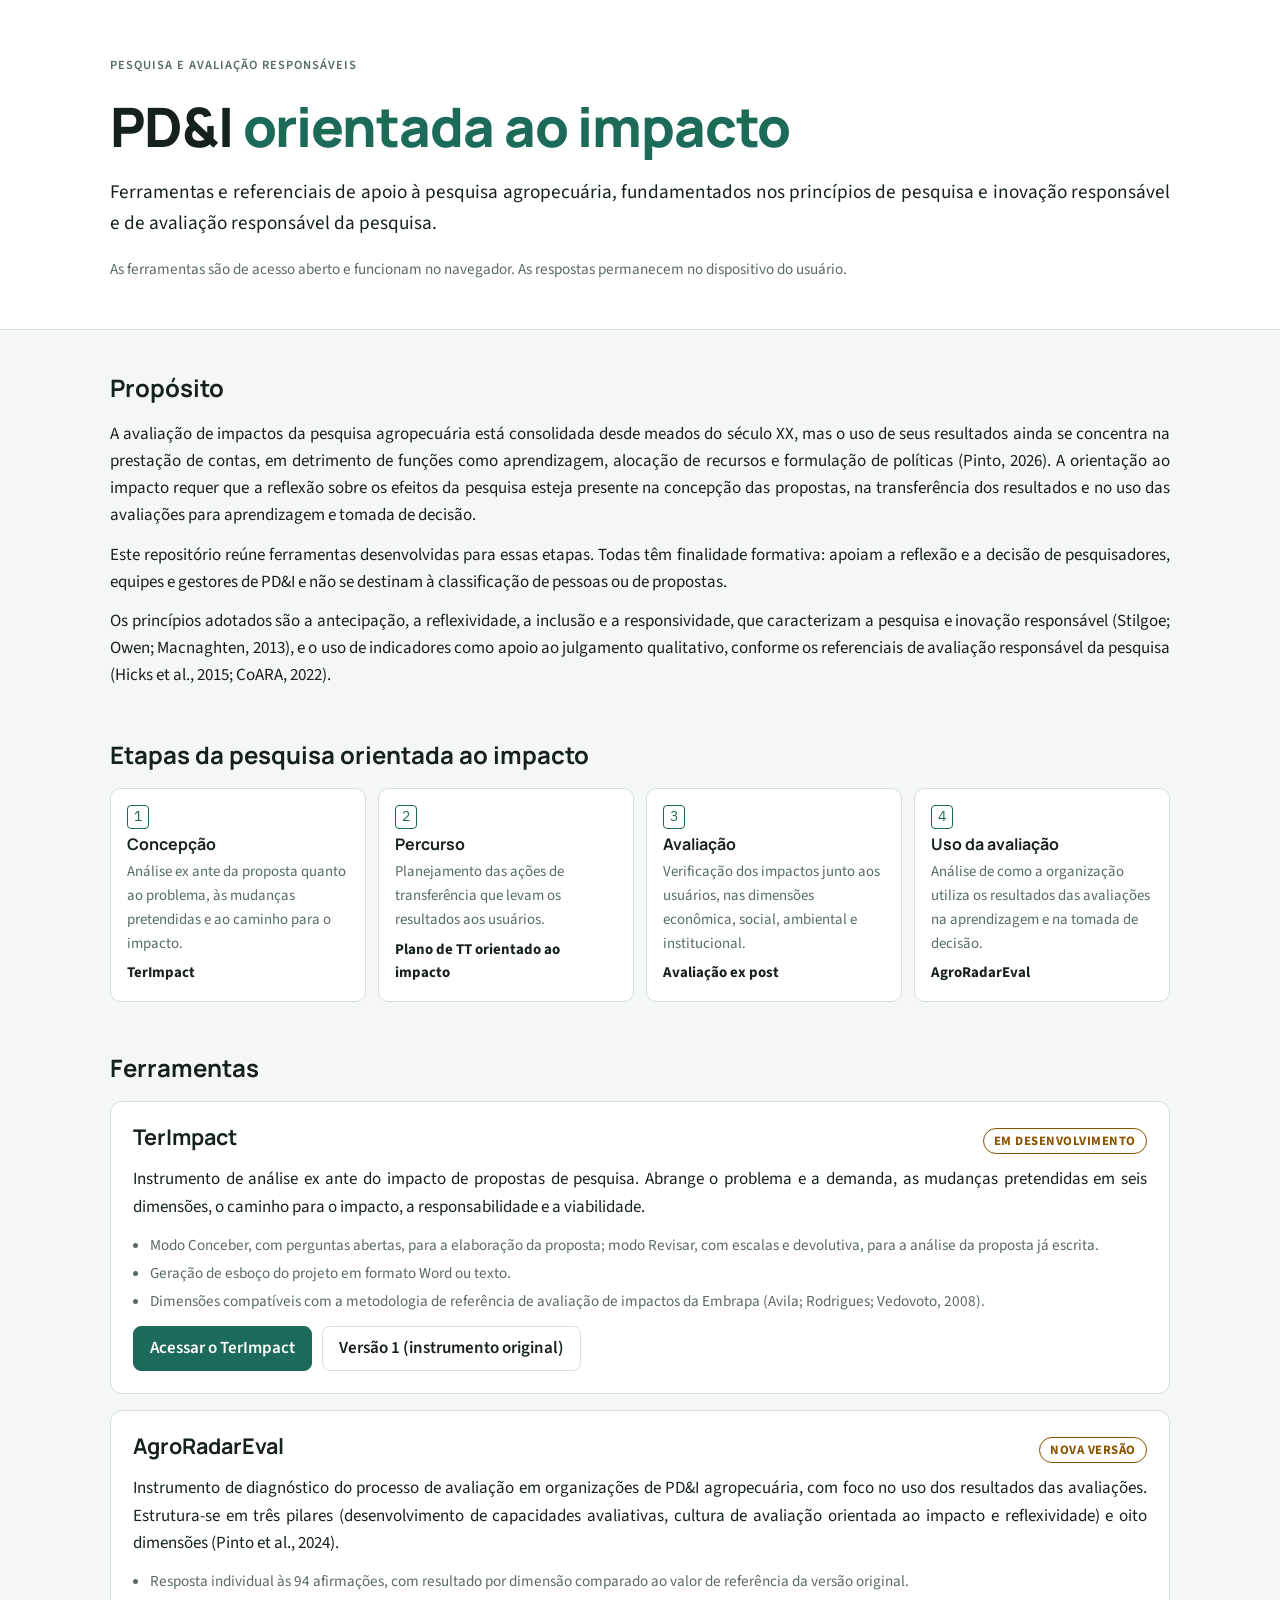
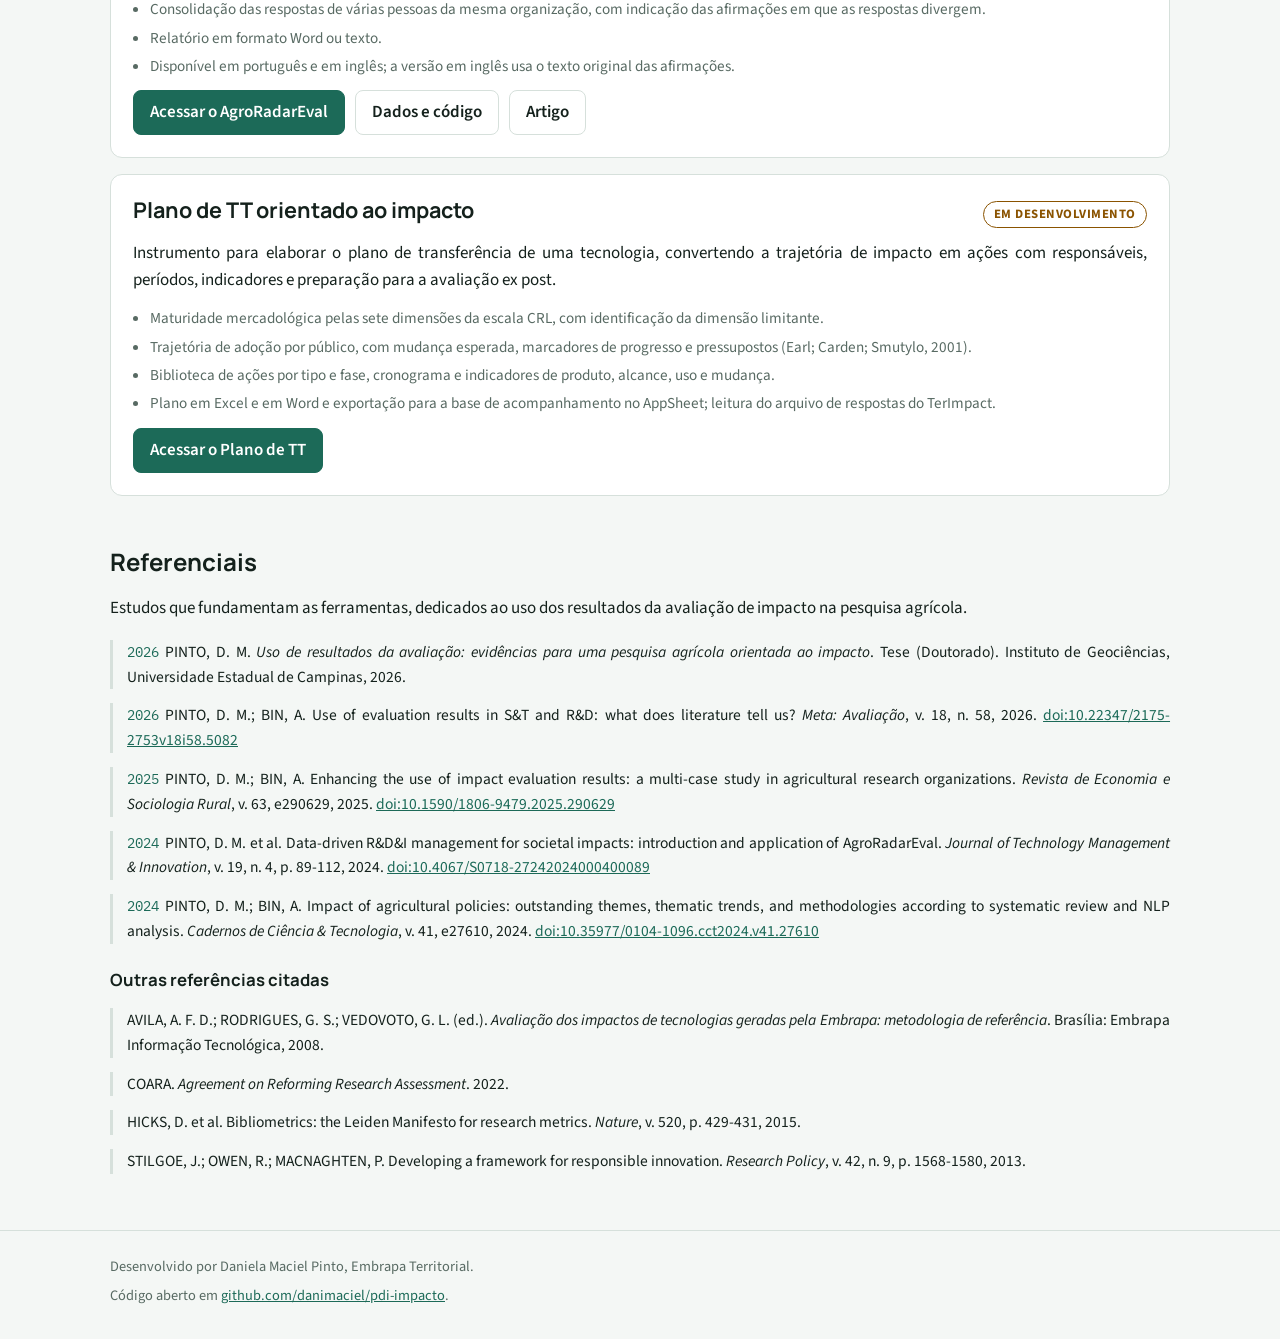
==== commit df244b5a: "Plano de TT orientado ao impacto: primeira versão da ferramenta Maturidade pela escala CRL com dimen" ====
--- a/index.html
+++ b/index.html
@@ -150,8 +150,17 @@
         </article>
 
         <article class="tool-card">
-          <div class="tool-head"><h3>Plano de TT orientado ao impacto</h3><span class="status soon">Em preparação</span></div>
-          <p>Instrumento para converter a trajetória de impacto de um projeto aprovado em ações de transferência de tecnologia, com responsáveis, indicadores de alcance e de uso e preparação para a avaliação ex post.</p>
+          <div class="tool-head"><h3>Plano de TT orientado ao impacto</h3><span class="status dev">Em desenvolvimento</span></div>
+          <p>Instrumento para elaborar o plano de transferência de uma tecnologia, convertendo a trajetória de impacto em ações com responsáveis, períodos, indicadores e preparação para a avaliação ex post.</p>
+          <ul>
+            <li>Maturidade mercadológica pelas sete dimensões da escala CRL, com identificação da dimensão limitante.</li>
+            <li>Trajetória de adoção por público, com mudança esperada, marcadores de progresso e pressupostos (Earl; Carden; Smutylo, 2001).</li>
+            <li>Biblioteca de ações por tipo e fase, cronograma e indicadores de produto, alcance, uso e mudança.</li>
+            <li>Plano em Excel e em Word e exportação para a base de acompanhamento no AppSheet; leitura do arquivo de respostas do TerImpact.</li>
+          </ul>
+          <div class="actions">
+            <a class="btn primary" href="plano-tt/">Acessar o Plano de TT</a>
+          </div>
         </article>
 
       </div>
